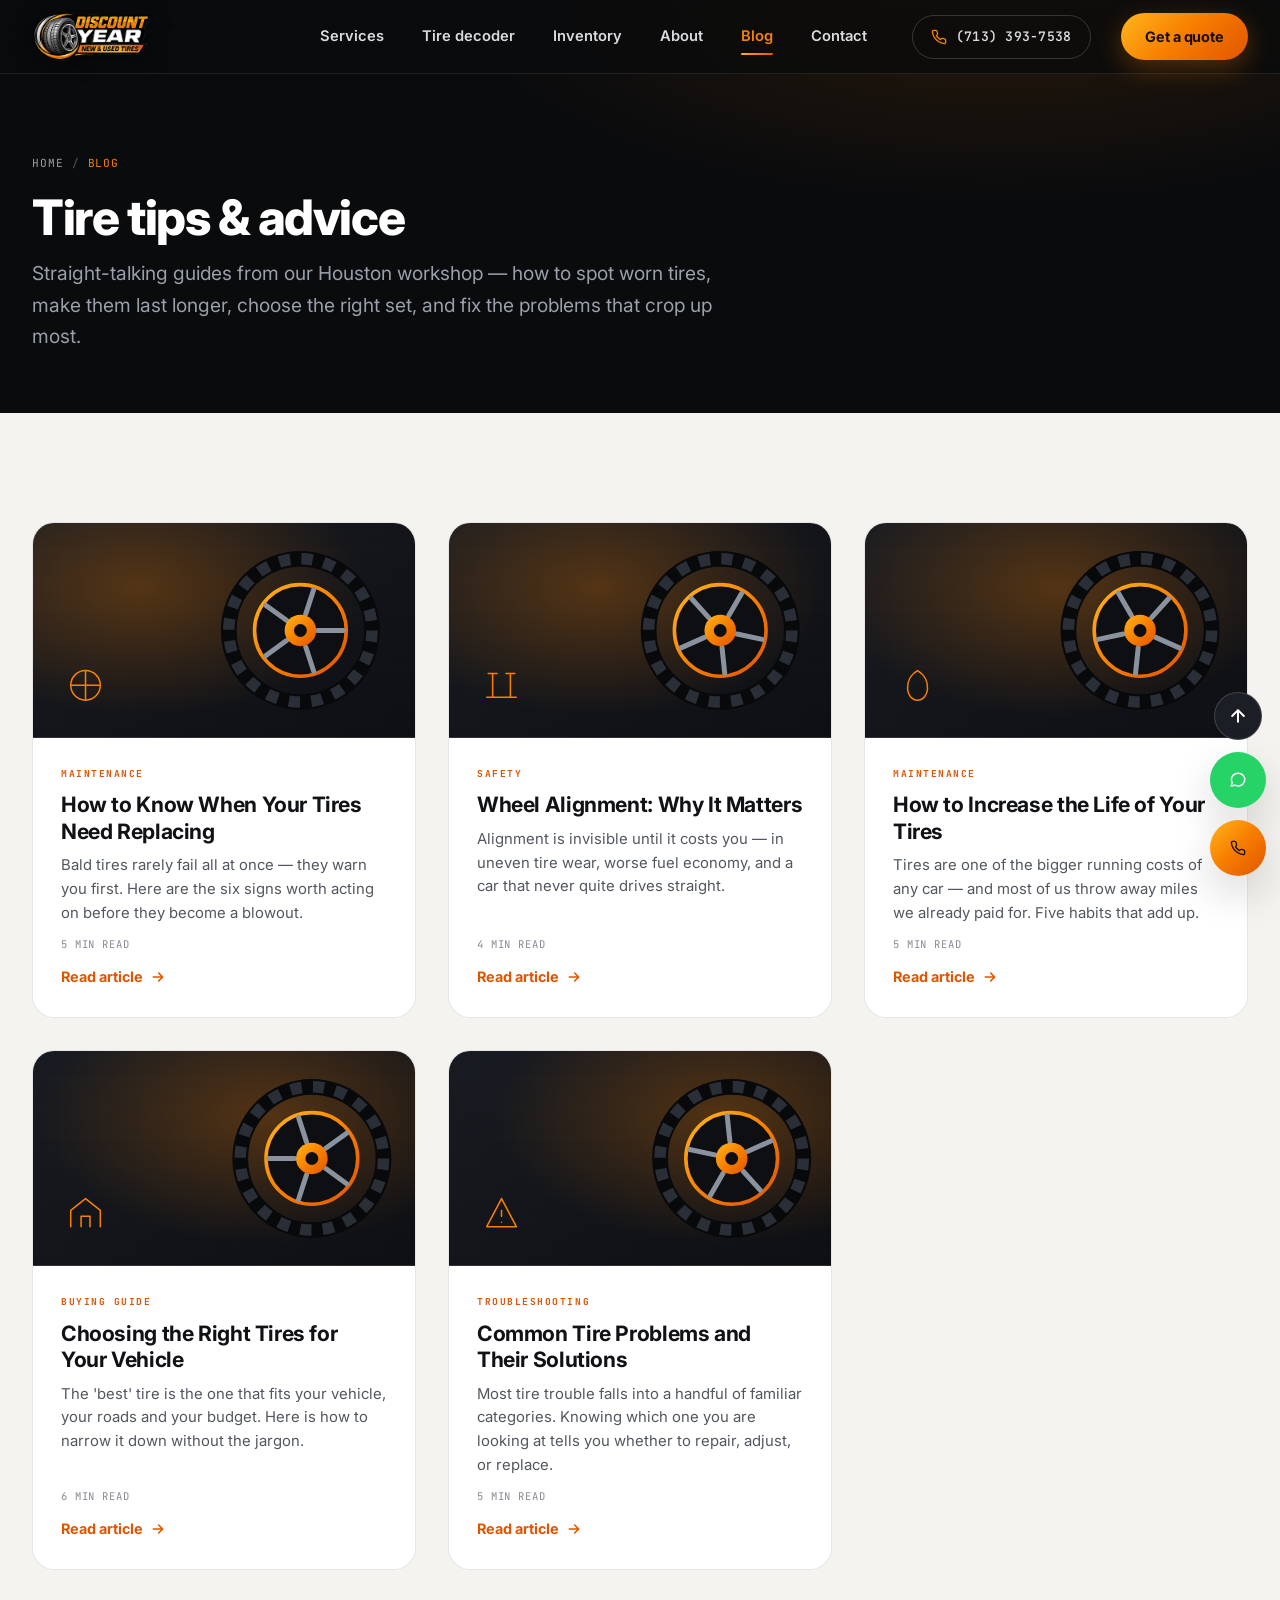
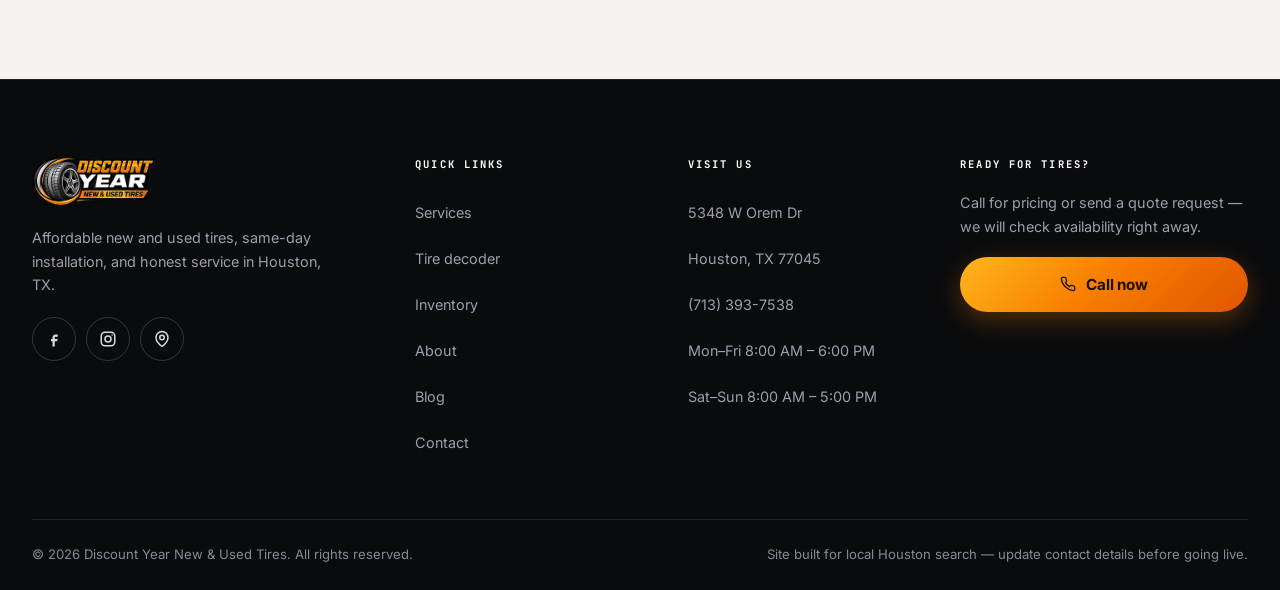
==== blog/index.html @ e11bf378 "Add files via upload" ====
<!DOCTYPE html>
<html lang="en">
<head>
<meta charset="UTF-8">
<meta name="viewport" content="width=device-width, initial-scale=1, viewport-fit=cover">
<meta name="theme-color" content="#0a0b0d">
<title>Tire Tips & Advice Blog | Discount Year New &amp; Used Tires</title>
<meta name="description" content="Practical tire advice from a Houston tire shop: when to replace tires, wheel alignment, extending tire life, choosing the right tires, and fixing common problems.">
<link rel="canonical" href="https://www.discountyeartires.com/blog/">

<link rel="icon" href="../assets/mark-32.png" sizes="32x32">
<link rel="icon" href="../assets/mark-192.png" sizes="192x192">
<link rel="apple-touch-icon" href="../assets/mark-180.png">
<link rel="manifest" href="../site.webmanifest">

<link rel="preconnect" href="https://fonts.googleapis.com">
<link rel="preconnect" href="https://fonts.gstatic.com" crossorigin>
<link rel="preload" as="style" href="https://fonts.googleapis.com/css2?family=Inter:wght@400;500;600;700;800&family=JetBrains+Mono:wght@500;600;700&display=swap">
<link rel="stylesheet" href="https://fonts.googleapis.com/css2?family=Inter:wght@400;500;600;700;800&family=JetBrains+Mono:wght@500;600;700&display=swap" media="print" onload="this.media='all'">
<noscript><link rel="stylesheet" href="https://fonts.googleapis.com/css2?family=Inter:wght@400;500;600;700;800&family=JetBrains+Mono:wght@500;600;700&display=swap"></noscript>

<link rel="preload" as="image" href="../assets/logo-600.webp" type="image/webp">
<script>
/* Loader escape hatch — ES5, isolated, so a failure in script.js can never trap
   the page behind the loading overlay. */
(function () {
  function release() {
    var b = document.body; if (!b) return;
    b.className = b.className.replace(/\bis-loading\b/g, '');
    var l = document.getElementById('loader');
    if (l && l.parentNode) l.parentNode.removeChild(l);
  }
  window.setTimeout(release, 4000);
  window.addEventListener('error', function () { window.setTimeout(release, 300); });
})();
</script>
<noscript>
  <style>
    .loader,.cursor,.cursor-shadow,.scroll-progress { display:none !important; }
    body.is-loading { overflow:visible !important; }
    .reveal { opacity:1 !important; transform:none !important; }
    .hero-copy > *,.hero-visual,.scroll-cue { opacity:1 !important; transform:none !important; animation:none !important; }
    .reveal-line > i { transform:none !important; animation:none !important; }
    .stat-num { visibility:visible; }
  </style>
</noscript>

<link rel="stylesheet" href="../styles.css">

<meta property="og:type" content="website">
<meta property="og:title" content="Tire Tips & Advice Blog | Discount Year New &amp; Used Tires">
<meta property="og:description" content="Practical tire advice from a Houston tire shop: when to replace tires, wheel alignment, extending tire life, choosing the right tires, and fixing common problems.">
<meta property="og:image" content="https://www.discountyeartires.com/assets/logo-1200.png">
<meta name="twitter:card" content="summary_large_image">
<meta name="twitter:title" content="Tire Tips & Advice Blog | Discount Year New &amp; Used Tires">
<meta name="twitter:description" content="Practical tire advice from a Houston tire shop: when to replace tires, wheel alignment, extending tire life, choosing the right tires, and fixing common problems.">
<meta name="twitter:image" content="https://www.discountyeartires.com/assets/logo-1200.png">
<meta property="og:url" content="https://www.discountyeartires.com/blog/">
<script type="application/ld+json">{"@context": "https://schema.org", "@type": "BreadcrumbList", "itemListElement": [{"@type": "ListItem", "position": 1, "name": "Home", "item": "https://www.discountyeartires.com/"}, {"@type": "ListItem", "position": 2, "name": "Blog", "item": "https://www.discountyeartires.com/blog/"}]}</script>
<script type="application/ld+json">{"@context": "https://schema.org", "@type": "ItemList", "itemListElement": [{"@type": "ListItem", "position": 1, "url": "https://www.discountyeartires.com/blog/when-to-replace-tires.html", "name": "How to Know When Your Tires Need Replacing"}, {"@type": "ListItem", "position": 2, "url": "https://www.discountyeartires.com/blog/wheel-alignment.html", "name": "Wheel Alignment: Why It Matters"}, {"@type": "ListItem", "position": 3, "url": "https://www.discountyeartires.com/blog/extend-tire-life.html", "name": "How to Increase the Life of Your Tires"}, {"@type": "ListItem", "position": 4, "url": "https://www.discountyeartires.com/blog/choose-right-tires.html", "name": "Choosing the Right Tires for Your Vehicle"}, {"@type": "ListItem", "position": 5, "url": "https://www.discountyeartires.com/blog/common-tire-problems.html", "name": "Common Tire Problems and Their Solutions"}]}</script>
</head>
<body class="is-loading page-solid-nav">
<a class="skip-link" href="#main">Skip to main content</a>
<div class="loader" id="loader" role="status" aria-live="polite">
  <div class="loader-inner">
    <div class="loader-tyre"><svg class="" viewBox="0 0 200 200" xmlns="http://www.w3.org/2000/svg" >
<defs>
<radialGradient id="rub-loader" cx="34%" cy="24%" r="82%">
  <stop offset="0%" stop-color="#6e737c"/>
  <stop offset="35%" stop-color="#474c54"/>
  <stop offset="70%" stop-color="#2b2f35"/>
  <stop offset="100%" stop-color="#1a1d21"/>
</radialGradient>
<radialGradient id="wall-loader" cx="34%" cy="26%" r="80%">
  <stop offset="0%" stop-color="#3d4046"/>
  <stop offset="55%" stop-color="#212429"/>
  <stop offset="100%" stop-color="#121418"/>
</radialGradient>
<linearGradient id="chrome-loader" x1="18%" y1="4%" x2="82%" y2="96%">
  <stop offset="0%"   stop-color="#ffffff"/>
  <stop offset="18%"  stop-color="#d8dde4"/>
  <stop offset="38%"  stop-color="#9aa2ad"/>
  <stop offset="52%"  stop-color="#e8ecf1"/>
  <stop offset="70%"  stop-color="#79818d"/>
  <stop offset="88%"  stop-color="#c2c8d1"/>
  <stop offset="100%" stop-color="#5a626d"/>
</linearGradient>
<linearGradient id="spoke-loader" x1="20%" y1="0%" x2="80%" y2="100%">
  <stop offset="0%"   stop-color="#eef1f5"/>
  <stop offset="45%"  stop-color="#aab2bd"/>
  <stop offset="100%" stop-color="#6d757f"/>
</linearGradient>
<linearGradient id="cap-loader" x1="20%" y1="0%" x2="80%" y2="100%">
  <stop offset="0%"   stop-color="#ffb61e"/>
  <stop offset="50%"  stop-color="#f88000"/>
  <stop offset="100%" stop-color="#e05500"/>
</linearGradient>
<radialGradient id="gloss-loader" cx="32%" cy="22%" r="52%">
  <stop offset="0%"   stop-color="#ffffff" stop-opacity=".30"/>
  <stop offset="60%"  stop-color="#ffffff" stop-opacity=".05"/>
  <stop offset="100%" stop-color="#ffffff" stop-opacity="0"/>
</radialGradient>
</defs>
<g class="tyre-spin">
<circle cx="100.0" cy="100.0" r="97.0" fill="#08090a"/>
<g fill="url(#rub-loader)">
<path d="M101.96 4.52A95.50 95.50 0 0 1 111.06 5.14L108.92 23.52A77.00 77.00 0 0 0 101.58 23.02Z"/>
<path d="M114.94 5.68A95.50 95.50 0 0 1 123.88 7.53L120.25 21.57A81.00 81.00 0 0 0 112.67 20.00Z"/>
<path d="M127.64 8.59A95.50 95.50 0 0 1 136.24 11.65L129.22 28.76A77.00 77.00 0 0 0 122.29 26.30Z"/>
<path d="M139.83 13.20A95.50 95.50 0 0 1 147.94 17.40L140.66 29.94A81.00 81.00 0 0 0 133.79 26.38Z"/>
<path d="M151.28 19.44A95.50 95.50 0 0 1 158.74 24.70L147.36 39.29A77.00 77.00 0 0 0 141.35 35.04Z"/>
<path d="M161.77 27.17A95.50 95.50 0 0 1 168.44 33.40L158.05 43.51A81.00 81.00 0 0 0 152.39 38.23Z"/>
<path d="M171.12 36.26A95.50 95.50 0 0 1 176.88 43.34L161.98 54.32A77.00 77.00 0 0 0 157.34 48.61Z"/>
<path d="M179.13 46.54A95.50 95.50 0 0 1 183.88 54.34L171.14 61.27A81.00 81.00 0 0 0 167.12 54.65Z"/>
<path d="M185.68 57.81A95.50 95.50 0 0 1 189.31 66.18L172.01 72.73A77.00 77.00 0 0 0 169.08 65.98Z"/>
<path d="M190.62 69.87A95.50 95.50 0 0 1 193.08 78.66L178.95 81.90A81.00 81.00 0 0 0 176.86 74.44Z"/>
<path d="M193.88 82.49A95.50 95.50 0 0 1 195.12 91.53L176.70 93.17A77.00 77.00 0 0 0 175.69 85.88Z"/>
<path d="M195.39 95.44A95.50 95.50 0 0 1 195.39 104.56L180.91 103.87A81.00 81.00 0 0 0 180.91 96.13Z"/>
<path d="M195.12 108.47A95.50 95.50 0 0 1 193.88 117.51L175.69 114.12A77.00 77.00 0 0 0 176.70 106.83Z"/>
<path d="M193.08 121.34A95.50 95.50 0 0 1 190.62 130.13L176.86 125.56A81.00 81.00 0 0 0 178.95 118.10Z"/>
<path d="M189.31 133.82A95.50 95.50 0 0 1 185.68 142.19L169.08 134.02A77.00 77.00 0 0 0 172.01 127.27Z"/>
<path d="M183.88 145.66A95.50 95.50 0 0 1 179.13 153.46L167.12 145.35A81.00 81.00 0 0 0 171.14 138.73Z"/>
<path d="M176.88 156.66A95.50 95.50 0 0 1 171.12 163.74L157.34 151.39A77.00 77.00 0 0 0 161.98 145.68Z"/>
<path d="M168.44 166.60A95.50 95.50 0 0 1 161.77 172.83L152.39 161.77A81.00 81.00 0 0 0 158.05 156.49Z"/>
<path d="M158.74 175.30A95.50 95.50 0 0 1 151.28 180.56L141.35 164.96A77.00 77.00 0 0 0 147.36 160.71Z"/>
<path d="M147.94 182.60A95.50 95.50 0 0 1 139.83 186.80L133.79 173.62A81.00 81.00 0 0 0 140.66 170.06Z"/>
<path d="M136.24 188.35A95.50 95.50 0 0 1 127.64 191.41L122.29 173.70A77.00 77.00 0 0 0 129.22 171.24Z"/>
<path d="M123.88 192.47A95.50 95.50 0 0 1 114.94 194.32L112.67 180.00A81.00 81.00 0 0 0 120.25 178.43Z"/>
<path d="M111.06 194.86A95.50 95.50 0 0 1 101.96 195.48L101.58 176.98A77.00 77.00 0 0 0 108.92 176.48Z"/>
<path d="M98.04 195.48A95.50 95.50 0 0 1 88.94 194.86L90.62 180.45A81.00 81.00 0 0 0 98.34 180.98Z"/>
<path d="M85.06 194.32A95.50 95.50 0 0 1 76.12 192.47L80.75 174.55A77.00 77.00 0 0 0 87.95 176.05Z"/>
<path d="M72.36 191.41A95.50 95.50 0 0 1 63.76 188.35L69.26 174.94A81.00 81.00 0 0 0 76.55 177.53Z"/>
<path d="M60.17 186.80A95.50 95.50 0 0 1 52.06 182.60L61.35 166.60A77.00 77.00 0 0 0 67.88 169.98Z"/>
<path d="M48.72 180.56A95.50 95.50 0 0 1 41.26 175.30L50.18 163.87A81.00 81.00 0 0 0 56.50 168.33Z"/>
<path d="M38.23 172.83A95.50 95.50 0 0 1 31.56 166.60L44.81 153.70A77.00 77.00 0 0 0 50.19 158.72Z"/>
<path d="M28.88 163.74A95.50 95.50 0 0 1 23.12 156.66L34.80 148.06A81.00 81.00 0 0 0 39.68 154.06Z"/>
<path d="M20.87 153.46A95.50 95.50 0 0 1 16.12 145.66L32.37 136.82A77.00 77.00 0 0 0 36.20 143.11Z"/>
<path d="M14.32 142.19A95.50 95.50 0 0 1 10.69 133.82L24.25 128.68A81.00 81.00 0 0 0 27.33 135.78Z"/>
<path d="M9.38 130.13A95.50 95.50 0 0 1 6.92 121.34L24.95 117.21A77.00 77.00 0 0 0 26.93 124.29Z"/>
<path d="M6.12 117.51A95.50 95.50 0 0 1 4.88 108.47L19.32 107.18A81.00 81.00 0 0 0 20.37 114.85Z"/>
<path d="M4.61 104.56A95.50 95.50 0 0 1 4.61 95.44L23.09 96.32A77.00 77.00 0 0 0 23.09 103.68Z"/>
<path d="M4.88 91.53A95.50 95.50 0 0 1 6.12 82.49L20.37 85.15A81.00 81.00 0 0 0 19.32 92.82Z"/>
<path d="M6.92 78.66A95.50 95.50 0 0 1 9.38 69.87L26.93 75.71A77.00 77.00 0 0 0 24.95 82.79Z"/>
<path d="M10.69 66.18A95.50 95.50 0 0 1 14.32 57.81L27.33 64.22A81.00 81.00 0 0 0 24.25 71.32Z"/>
<path d="M16.12 54.34A95.50 95.50 0 0 1 20.87 46.54L36.20 56.89A77.00 77.00 0 0 0 32.37 63.18Z"/>
<path d="M23.12 43.34A95.50 95.50 0 0 1 28.88 36.26L39.68 45.94A81.00 81.00 0 0 0 34.80 51.94Z"/>
<path d="M31.56 33.40A95.50 95.50 0 0 1 38.23 27.17L50.19 41.28A77.00 77.00 0 0 0 44.81 46.30Z"/>
<path d="M41.26 24.70A95.50 95.50 0 0 1 48.72 19.44L56.50 31.67A81.00 81.00 0 0 0 50.18 36.13Z"/>
<path d="M52.06 17.40A95.50 95.50 0 0 1 60.17 13.20L67.88 30.02A77.00 77.00 0 0 0 61.35 33.40Z"/>
<path d="M63.76 11.65A95.50 95.50 0 0 1 72.36 8.59L76.55 22.47A81.00 81.00 0 0 0 69.26 25.06Z"/>
<path d="M76.12 7.53A95.50 95.50 0 0 1 85.06 5.68L87.95 23.95A77.00 77.00 0 0 0 80.75 25.45Z"/>
<path d="M88.94 5.14A95.50 95.50 0 0 1 98.04 4.52L98.34 19.02A81.00 81.00 0 0 0 90.62 19.55Z"/>
</g>
<g fill="#08090a">
<path d="M106.92 2.75A97.50 97.50 0 0 1 110.63 3.08L109.81 10.54A90.00 90.00 0 0 0 106.39 10.23Z"/>
<path d="M120.10 4.59A97.50 97.50 0 0 1 123.73 5.43L121.91 12.71A90.00 90.00 0 0 0 118.55 11.93Z"/>
<path d="M132.90 8.22A97.50 97.50 0 0 1 136.39 9.54L133.59 16.50A90.00 90.00 0 0 0 130.37 15.28Z"/>
<path d="M145.09 13.55A97.50 97.50 0 0 1 148.37 15.34L144.64 21.85A90.00 90.00 0 0 0 141.62 20.20Z"/>
<path d="M156.44 20.50A97.50 97.50 0 0 1 159.44 22.72L154.87 28.66A90.00 90.00 0 0 0 152.10 26.61Z"/>
<path d="M166.74 28.93A97.50 97.50 0 0 1 169.41 31.53L164.07 36.80A90.00 90.00 0 0 0 161.61 34.39Z"/>
<path d="M175.80 38.68A97.50 97.50 0 0 1 178.09 41.62L172.08 46.11A90.00 90.00 0 0 0 169.97 43.39Z"/>
<path d="M183.44 49.57A97.50 97.50 0 0 1 185.31 52.80L178.75 56.43A90.00 90.00 0 0 0 177.03 53.45Z"/>
<path d="M189.53 61.40A97.50 97.50 0 0 1 190.94 64.85L183.95 67.56A90.00 90.00 0 0 0 182.65 64.37Z"/>
<path d="M193.96 73.95A97.50 97.50 0 0 1 194.88 77.56L187.58 79.29A90.00 90.00 0 0 0 186.73 75.96Z"/>
<path d="M196.63 86.99A97.50 97.50 0 0 1 197.05 90.69L189.59 91.41A90.00 90.00 0 0 0 189.19 87.99Z"/>
<path d="M197.50 100.27A97.50 97.50 0 0 1 197.42 103.99L189.92 103.69A90.00 90.00 0 0 0 190.00 100.25Z"/>
<path d="M196.56 113.54A97.50 97.50 0 0 1 195.97 117.22L188.58 115.90A90.00 90.00 0 0 0 189.13 112.50Z"/>
<path d="M193.81 126.56A97.50 97.50 0 0 1 192.73 130.13L185.60 127.81A90.00 90.00 0 0 0 186.60 124.52Z"/>
<path d="M189.32 139.09A97.50 97.50 0 0 1 187.76 142.47L181.01 139.21A90.00 90.00 0 0 0 182.45 136.08Z"/>
<path d="M183.17 150.89A97.50 97.50 0 0 1 181.16 154.03L174.92 149.87A90.00 90.00 0 0 0 176.77 146.97Z"/>
<path d="M175.46 161.74A97.50 97.50 0 0 1 173.05 164.58L167.43 159.61A90.00 90.00 0 0 0 169.66 156.99Z"/>
<path d="M166.35 171.44A97.50 97.50 0 0 1 163.57 173.92L158.68 168.24A90.00 90.00 0 0 0 161.25 165.94Z"/>
<path d="M156.01 179.81A97.50 97.50 0 0 1 152.92 181.89L148.85 175.59A90.00 90.00 0 0 0 151.70 173.67Z"/>
<path d="M144.62 186.69A97.50 97.50 0 0 1 141.27 188.33L138.10 181.54A90.00 90.00 0 0 0 141.19 180.02Z"/>
<path d="M132.40 191.96A97.50 97.50 0 0 1 128.86 193.13L126.64 185.97A90.00 90.00 0 0 0 129.91 184.89Z"/>
<path d="M119.58 195.51A97.50 97.50 0 0 1 115.91 196.19L114.69 188.79A90.00 90.00 0 0 0 118.07 188.17Z"/>
<path d="M106.39 197.29A97.50 97.50 0 0 1 102.66 197.46L102.46 189.97A90.00 90.00 0 0 0 105.90 189.81Z"/>
<path d="M93.08 197.25A97.50 97.50 0 0 1 89.37 196.92L90.19 189.46A90.00 90.00 0 0 0 93.61 189.77Z"/>
<path d="M79.90 195.41A97.50 97.50 0 0 1 76.27 194.57L78.09 187.29A90.00 90.00 0 0 0 81.45 188.07Z"/>
<path d="M67.10 191.78A97.50 97.50 0 0 1 63.61 190.46L66.41 183.50A90.00 90.00 0 0 0 69.63 184.72Z"/>
<path d="M54.91 186.45A97.50 97.50 0 0 1 51.63 184.66L55.36 178.15A90.00 90.00 0 0 0 58.38 179.80Z"/>
<path d="M43.56 179.50A97.50 97.50 0 0 1 40.56 177.28L45.13 171.34A90.00 90.00 0 0 0 47.90 173.39Z"/>
<path d="M33.26 171.07A97.50 97.50 0 0 1 30.59 168.47L35.93 163.20A90.00 90.00 0 0 0 38.39 165.61Z"/>
<path d="M24.20 161.32A97.50 97.50 0 0 1 21.91 158.38L27.92 153.89A90.00 90.00 0 0 0 30.03 156.61Z"/>
<path d="M16.56 150.43A97.50 97.50 0 0 1 14.69 147.20L21.25 143.57A90.00 90.00 0 0 0 22.97 146.55Z"/>
<path d="M10.47 138.60A97.50 97.50 0 0 1 9.06 135.15L16.05 132.44A90.00 90.00 0 0 0 17.35 135.63Z"/>
<path d="M6.04 126.05A97.50 97.50 0 0 1 5.12 122.44L12.42 120.71A90.00 90.00 0 0 0 13.27 124.04Z"/>
<path d="M3.37 113.01A97.50 97.50 0 0 1 2.95 109.31L10.41 108.59A90.00 90.00 0 0 0 10.81 112.01Z"/>
<path d="M2.50 99.73A97.50 97.50 0 0 1 2.58 96.01L10.08 96.31A90.00 90.00 0 0 0 10.00 99.75Z"/>
<path d="M3.44 86.46A97.50 97.50 0 0 1 4.03 82.78L11.42 84.10A90.00 90.00 0 0 0 10.87 87.50Z"/>
<path d="M6.19 73.44A97.50 97.50 0 0 1 7.27 69.87L14.40 72.19A90.00 90.00 0 0 0 13.40 75.48Z"/>
<path d="M10.68 60.91A97.50 97.50 0 0 1 12.24 57.53L18.99 60.79A90.00 90.00 0 0 0 17.55 63.92Z"/>
<path d="M16.83 49.11A97.50 97.50 0 0 1 18.84 45.97L25.08 50.13A90.00 90.00 0 0 0 23.23 53.03Z"/>
<path d="M24.54 38.26A97.50 97.50 0 0 1 26.95 35.42L32.57 40.39A90.00 90.00 0 0 0 30.34 43.01Z"/>
<path d="M33.65 28.56A97.50 97.50 0 0 1 36.43 26.08L41.32 31.76A90.00 90.00 0 0 0 38.75 34.06Z"/>
<path d="M43.99 20.19A97.50 97.50 0 0 1 47.08 18.11L51.15 24.41A90.00 90.00 0 0 0 48.30 26.33Z"/>
<path d="M55.38 13.31A97.50 97.50 0 0 1 58.73 11.67L61.90 18.46A90.00 90.00 0 0 0 58.81 19.98Z"/>
<path d="M67.60 8.04A97.50 97.50 0 0 1 71.14 6.87L73.36 14.03A90.00 90.00 0 0 0 70.09 15.11Z"/>
<path d="M80.42 4.49A97.50 97.50 0 0 1 84.09 3.81L85.31 11.21A90.00 90.00 0 0 0 81.93 11.83Z"/>
<path d="M93.61 2.71A97.50 97.50 0 0 1 97.34 2.54L97.54 10.03A90.00 90.00 0 0 0 94.10 10.19Z"/>
</g>
<circle cx="100.0" cy="100.0" r="86.5" fill="none" stroke="#08090a" stroke-width="4.2"/>
<circle cx="100.0" cy="100.0" r="90.0" fill="none" stroke="#08090a" stroke-width="2.2"/>
<circle cx="100.0" cy="100.0" r="80.0" fill="none" stroke="#08090a" stroke-width="2.2"/>
<circle cx="100.0" cy="100.0" r="76.0" fill="url(#wall-loader)"/>
<circle cx="100.0" cy="100.0" r="71.0" fill="none" stroke="#3a3e45" stroke-width="1.1" stroke-opacity=".85"/>
<circle cx="100.0" cy="100.0" r="65.0" fill="none" stroke="#0c0d10" stroke-width="2.4"/>
<circle cx="100.0" cy="100.0" r="60.5" fill="url(#chrome-loader)"/>
<circle cx="100.0" cy="100.0" r="57.0" fill="#1b1e24"/>
<circle cx="100.0" cy="100.0" r="56.0" fill="url(#chrome-loader)" opacity=".28"/>
<g fill="url(#spoke-loader)" stroke="#5c636e" stroke-width="0.7" stroke-linejoin="round">
<path d="M85.57 47.96L91.45 62.07L96.82 77.54L97.95 81.11L102.05 81.11L103.18 77.54L108.55 62.07L114.43 47.96Z"/>
<path d="M145.03 70.20L133.43 80.14L120.37 90.04L117.33 92.21L118.60 96.11L122.34 96.09L138.71 96.42L153.95 97.64Z"/>
<path d="M142.26 133.62L129.21 125.66L115.77 116.30L112.76 114.08L109.44 116.49L110.63 120.04L115.37 135.71L118.91 150.58Z"/>
<path d="M81.09 150.58L84.63 135.71L89.37 120.04L90.56 116.49L87.24 114.08L84.23 116.30L70.79 125.66L57.74 133.62Z"/>
<path d="M46.05 97.64L61.29 96.42L77.66 96.09L81.40 96.11L82.67 92.21L79.63 90.04L66.57 80.14L54.97 70.20Z"/>
</g>
<circle cx="100.0" cy="100.0" r="22.0" fill="url(#chrome-loader)"/>
<g fill="#4e555f">
<circle cx="110.29" cy="85.84" r="2.6"/>
<circle cx="116.64" cy="105.41" r="2.6"/>
<circle cx="100.00" cy="117.50" r="2.6"/>
<circle cx="83.36" cy="105.41" r="2.6"/>
<circle cx="89.71" cy="85.84" r="2.6"/>
</g>
<circle cx="100.0" cy="100.0" r="15.0" fill="url(#cap-loader)"/>
<circle cx="100.0" cy="100.0" r="11.0" fill="#0e0f12" opacity=".55"/>
</g>
<circle cx="100.0" cy="100.0" r="97.0" fill="url(#gloss-loader)" pointer-events="none"/>
<circle cx="100.0" cy="100.0" r="97.0" fill="none" stroke="#000" stroke-opacity=".5" stroke-width="1.5"/>
</svg></div>
    <div class="loader-meter">
      <div class="loader-pct mono" id="loaderPct">00<span>%</span></div>
      <div class="loader-bar"><i id="loaderBar"></i></div>
      <div class="loader-label">Discount Year Tires</div>
    </div>
  </div>
</div>
<div class="cursor-shadow" id="cursorShadow" aria-hidden="true"></div>
<div class="cursor" id="cursor" aria-hidden="true">
  <span class="cursor-ring"></span>
  <div class="cursor-tyre"><svg class="" viewBox="0 0 200 200" xmlns="http://www.w3.org/2000/svg" >
<defs>
<radialGradient id="rub-cursor" cx="34%" cy="24%" r="82%">
  <stop offset="0%" stop-color="#6e737c"/>
  <stop offset="35%" stop-color="#474c54"/>
  <stop offset="70%" stop-color="#2b2f35"/>
  <stop offset="100%" stop-color="#1a1d21"/>
</radialGradient>
<radialGradient id="wall-cursor" cx="34%" cy="26%" r="80%">
  <stop offset="0%" stop-color="#3d4046"/>
  <stop offset="55%" stop-color="#212429"/>
  <stop offset="100%" stop-color="#121418"/>
</radialGradient>
<linearGradient id="chrome-cursor" x1="18%" y1="4%" x2="82%" y2="96%">
  <stop offset="0%"   stop-color="#ffffff"/>
  <stop offset="18%"  stop-color="#d8dde4"/>
  <stop offset="38%"  stop-color="#9aa2ad"/>
  <stop offset="52%"  stop-color="#e8ecf1"/>
  <stop offset="70%"  stop-color="#79818d"/>
  <stop offset="88%"  stop-color="#c2c8d1"/>
  <stop offset="100%" stop-color="#5a626d"/>
</linearGradient>
<linearGradient id="spoke-cursor" x1="20%" y1="0%" x2="80%" y2="100%">
  <stop offset="0%"   stop-color="#eef1f5"/>
  <stop offset="45%"  stop-color="#aab2bd"/>
  <stop offset="100%" stop-color="#6d757f"/>
</linearGradient>
<linearGradient id="cap-cursor" x1="20%" y1="0%" x2="80%" y2="100%">
  <stop offset="0%"   stop-color="#ffb61e"/>
  <stop offset="50%"  stop-color="#f88000"/>
  <stop offset="100%" stop-color="#e05500"/>
</linearGradient>
<radialGradient id="gloss-cursor" cx="32%" cy="22%" r="52%">
  <stop offset="0%"   stop-color="#ffffff" stop-opacity=".30"/>
  <stop offset="60%"  stop-color="#ffffff" stop-opacity=".05"/>
  <stop offset="100%" stop-color="#ffffff" stop-opacity="0"/>
</radialGradient>
</defs>
<g class="tyre-spin">
<circle cx="100.0" cy="100.0" r="97.0" fill="#08090a"/>
<g fill="url(#rub-cursor)">
<path d="M103.64 4.57A95.50 95.50 0 0 1 117.68 6.15L114.26 24.33A77.00 77.00 0 0 0 102.94 23.06Z"/>
<path d="M124.79 7.77A95.50 95.50 0 0 1 138.12 12.44L130.74 29.40A77.00 77.00 0 0 0 119.98 25.64Z"/>
<path d="M144.69 15.60A95.50 95.50 0 0 1 156.65 23.12L145.68 38.01A77.00 77.00 0 0 0 136.03 31.95Z"/>
<path d="M162.35 27.66A95.50 95.50 0 0 1 172.34 37.65L158.33 49.73A77.00 77.00 0 0 0 150.27 41.67Z"/>
<path d="M176.88 43.35A95.50 95.50 0 0 1 184.40 55.31L168.05 63.97A77.00 77.00 0 0 0 161.99 54.32Z"/>
<path d="M187.56 61.88A95.50 95.50 0 0 1 192.23 75.21L174.36 80.02A77.00 77.00 0 0 0 170.60 69.26Z"/>
<path d="M193.85 82.32A95.50 95.50 0 0 1 195.43 96.36L176.94 97.06A77.00 77.00 0 0 0 175.67 85.74Z"/>
<path d="M195.43 103.64A95.50 95.50 0 0 1 193.85 117.68L175.67 114.26A77.00 77.00 0 0 0 176.94 102.94Z"/>
<path d="M192.23 124.79A95.50 95.50 0 0 1 187.56 138.12L170.60 130.74A77.00 77.00 0 0 0 174.36 119.98Z"/>
<path d="M184.40 144.69A95.50 95.50 0 0 1 176.88 156.65L161.99 145.68A77.00 77.00 0 0 0 168.05 136.03Z"/>
<path d="M172.34 162.35A95.50 95.50 0 0 1 162.35 172.34L150.27 158.33A77.00 77.00 0 0 0 158.33 150.27Z"/>
<path d="M156.65 176.88A95.50 95.50 0 0 1 144.69 184.40L136.03 168.05A77.00 77.00 0 0 0 145.68 161.99Z"/>
<path d="M138.12 187.56A95.50 95.50 0 0 1 124.79 192.23L119.98 174.36A77.00 77.00 0 0 0 130.74 170.60Z"/>
<path d="M117.68 193.85A95.50 95.50 0 0 1 103.64 195.43L102.94 176.94A77.00 77.00 0 0 0 114.26 175.67Z"/>
<path d="M96.36 195.43A95.50 95.50 0 0 1 82.32 193.85L85.74 175.67A77.00 77.00 0 0 0 97.06 176.94Z"/>
<path d="M75.21 192.23A95.50 95.50 0 0 1 61.88 187.56L69.26 170.60A77.00 77.00 0 0 0 80.02 174.36Z"/>
<path d="M55.31 184.40A95.50 95.50 0 0 1 43.35 176.88L54.32 161.99A77.00 77.00 0 0 0 63.97 168.05Z"/>
<path d="M37.65 172.34A95.50 95.50 0 0 1 27.66 162.35L41.67 150.27A77.00 77.00 0 0 0 49.73 158.33Z"/>
<path d="M23.12 156.65A95.50 95.50 0 0 1 15.60 144.69L31.95 136.03A77.00 77.00 0 0 0 38.01 145.68Z"/>
<path d="M12.44 138.12A95.50 95.50 0 0 1 7.77 124.79L25.64 119.98A77.00 77.00 0 0 0 29.40 130.74Z"/>
<path d="M6.15 117.68A95.50 95.50 0 0 1 4.57 103.64L23.06 102.94A77.00 77.00 0 0 0 24.33 114.26Z"/>
<path d="M4.57 96.36A95.50 95.50 0 0 1 6.15 82.32L24.33 85.74A77.00 77.00 0 0 0 23.06 97.06Z"/>
<path d="M7.77 75.21A95.50 95.50 0 0 1 12.44 61.88L29.40 69.26A77.00 77.00 0 0 0 25.64 80.02Z"/>
<path d="M15.60 55.31A95.50 95.50 0 0 1 23.12 43.35L38.01 54.32A77.00 77.00 0 0 0 31.95 63.97Z"/>
<path d="M27.66 37.65A95.50 95.50 0 0 1 37.65 27.66L49.73 41.67A77.00 77.00 0 0 0 41.67 49.73Z"/>
<path d="M43.35 23.12A95.50 95.50 0 0 1 55.31 15.60L63.97 31.95A77.00 77.00 0 0 0 54.32 38.01Z"/>
<path d="M61.88 12.44A95.50 95.50 0 0 1 75.21 7.77L80.02 25.64A77.00 77.00 0 0 0 69.26 29.40Z"/>
<path d="M82.32 6.15A95.50 95.50 0 0 1 96.36 4.57L97.06 23.06A77.00 77.00 0 0 0 85.74 24.33Z"/>
</g>
<circle cx="100.0" cy="100.0" r="86.5" fill="none" stroke="#08090a" stroke-width="3.2"/>
<circle cx="100.0" cy="100.0" r="76.0" fill="url(#wall-cursor)"/>
<circle cx="100.0" cy="100.0" r="60.5" fill="url(#chrome-cursor)"/>
<circle cx="100.0" cy="100.0" r="57.0" fill="#1b1e24"/>
<circle cx="100.0" cy="100.0" r="56.0" fill="url(#chrome-cursor)" opacity=".28"/>
<g fill="url(#spoke-cursor)" stroke="#5c636e" stroke-width="0" stroke-linejoin="round">
<path d="M84.21 48.36L90.63 62.27L96.51 77.59L97.75 81.13L102.25 81.13L103.49 77.59L109.37 62.27L115.79 48.36Z"/>
<path d="M144.23 69.03L132.99 79.43L120.24 89.76L117.25 92.03L118.64 96.31L122.39 96.39L138.78 97.25L153.99 99.06Z"/>
<path d="M143.13 132.50L129.76 125.02L115.99 116.08L112.91 113.94L109.27 116.59L110.35 120.18L114.60 136.03L117.58 151.06Z"/>
<path d="M82.42 151.06L85.40 136.03L89.65 120.18L90.73 116.59L87.09 113.94L84.01 116.08L70.24 125.02L56.87 132.50Z"/>
<path d="M46.01 99.06L61.22 97.25L77.61 96.39L81.36 96.31L82.75 92.03L79.76 89.76L67.01 79.43L55.77 69.03Z"/>
</g>
<circle cx="100.0" cy="100.0" r="22.0" fill="url(#chrome-cursor)"/>
<circle cx="100.0" cy="100.0" r="15.0" fill="url(#cap-cursor)"/>
<circle cx="100.0" cy="100.0" r="11.0" fill="#0e0f12" opacity=".55"/>
</g>
<circle cx="100.0" cy="100.0" r="97.0" fill="url(#gloss-cursor)" pointer-events="none"/>
</svg></div>
</div>
<div class="scroll-progress" id="scrollProgress" aria-hidden="true"></div>
<header class="topbar" id="topbar">
  <nav class="nav" aria-label="Main">
    <a class="brand" href="../index.html" aria-label="Discount Year New and Used Tires — home">
      <picture>
        <source srcset="../assets/logo-300.webp 300w, ../assets/logo-400.webp 400w, ../assets/logo-600.webp 600w, ../assets/logo-1200.webp 1200w"
                sizes="(max-width:680px) 190px, 300px" type="image/webp">
        <img src="../assets/logo-600.png"
             srcset="../assets/logo-300.png 300w, ../assets/logo-400.png 400w, ../assets/logo-600.png 600w, ../assets/logo-1200.png 1200w"
             sizes="(max-width:680px) 190px, 300px"
             width="600" height="249"
             alt="Discount Year New &amp; Used Tires"
             fetchpriority="high" decoding="async">
      </picture>
    </a>
    <div class="nav-links"><a href="../index.html#services">Services</a><a href="../index.html#decoder">Tire decoder</a><a href="../index.html#inventory">Inventory</a><a href="../about.html">About</a><a href="../blog/index.html" class="active">Blog</a><a href="../index.html#contact">Contact</a></div>
    <a class="nav-tel mono" href="tel:+17133937538"><svg width="16" height="16" viewBox="0 0 24 24" fill="none" stroke="currentColor" stroke-width="2" stroke-linecap="round" stroke-linejoin="round" aria-hidden="true"><path d="M22 16.9v3a2 2 0 0 1-2.2 2 19.8 19.8 0 0 1-8.6-3.1 19.5 19.5 0 0 1-6-6A19.8 19.8 0 0 1 2.1 4.2 2 2 0 0 1 4.1 2h3a2 2 0 0 1 2 1.7c.1 1 .4 1.9.7 2.8a2 2 0 0 1-.5 2.1L8.1 9.9a16 16 0 0 0 6 6l1.3-1.2a2 2 0 0 1 2.1-.5c.9.3 1.8.6 2.8.7a2 2 0 0 1 1.7 2z"/></svg><span>(713) 393-7538</span></a>
    <a class="btn btn-primary nav-cta" href="../index.html#contact" data-magnetic>Get a quote</a>
    <button class="menu-btn" id="menuBtn" type="button" aria-label="Open menu" aria-expanded="false" aria-controls="mobileNav"><span></span></button>
  </nav>
</header>

<div class="mobile-nav" id="mobileNav" aria-hidden="true">
  <a href="../index.html#services" style="--i:0">Services<span class="mono">01</span></a><a href="../index.html#decoder" style="--i:1">Tire decoder<span class="mono">02</span></a><a href="../index.html#inventory" style="--i:2">Inventory<span class="mono">03</span></a><a href="../about.html" style="--i:3">About<span class="mono">04</span></a><a href="../blog/index.html" style="--i:4">Blog<span class="mono">05</span></a><a href="../index.html#contact" style="--i:5">Contact<span class="mono">06</span></a>
  <a class="btn btn-primary btn-block" href="../index.html#contact">Get a quote</a>
</div>

<main id="main">

<section class="page-head">
  <div class="container">
    <nav class="breadcrumb" aria-label="Breadcrumb">
      <a href="../index.html">Home</a><span class="sep">/</span><span aria-current="page">Blog</span>
    </nav>
    <h1>Tire tips &amp; advice</h1>
    <p>Straight-talking guides from our Houston workshop — how to spot worn tires, make them last longer, choose the right set, and fix the problems that crop up most.</p>
  </div>
</section>

<section class="section section-light">
  <div class="container">
    <div class="blog-grid">
<a class="post-card reveal" href="when-to-replace-tires.html" style="--delay:0">
        <span class="post-thumb"><svg viewBox="0 0 800 450" preserveAspectRatio="xMidYMid slice" xmlns="http://www.w3.org/2000/svg" role="img" aria-label="Illustration">
  <defs>
  <linearGradient id="bg0" x1="0" y1="0" x2="1" y2="1">
    <stop offset="0" stop-color="#181b21"/>
    <stop offset="1" stop-color="#0e0f13"/>
  </linearGradient>
  <radialGradient id="glow0" cx="28%" cy="30%" r="60%">
    <stop offset="0" stop-color="#f88000" stop-opacity="0.28"/>
    <stop offset="1" stop-color="#f88000" stop-opacity="0"/>
  </radialGradient>
  <linearGradient id="ring0" x1="0" y1="0" x2="1" y2="1">
    <stop offset="0" stop-color="#ffb61e"/>
    <stop offset="0.5" stop-color="#f88000"/>
    <stop offset="1" stop-color="#e05500"/>
  </linearGradient>
</defs>
  <rect width="800" height="450" fill="url(#bg0)"/>
  <line x1="0" y1="0" x2="0" y2="450" stroke="#ffffff" stroke-opacity="0.03"/><line x1="60" y1="0" x2="60" y2="450" stroke="#ffffff" stroke-opacity="0.03"/><line x1="120" y1="0" x2="120" y2="450" stroke="#ffffff" stroke-opacity="0.03"/><line x1="180" y1="0" x2="180" y2="450" stroke="#ffffff" stroke-opacity="0.03"/><line x1="240" y1="0" x2="240" y2="450" stroke="#ffffff" stroke-opacity="0.03"/><line x1="300" y1="0" x2="300" y2="450" stroke="#ffffff" stroke-opacity="0.03"/><line x1="360" y1="0" x2="360" y2="450" stroke="#ffffff" stroke-opacity="0.03"/><line x1="420" y1="0" x2="420" y2="450" stroke="#ffffff" stroke-opacity="0.03"/><line x1="480" y1="0" x2="480" y2="450" stroke="#ffffff" stroke-opacity="0.03"/><line x1="540" y1="0" x2="540" y2="450" stroke="#ffffff" stroke-opacity="0.03"/><line x1="600" y1="0" x2="600" y2="450" stroke="#ffffff" stroke-opacity="0.03"/><line x1="660" y1="0" x2="660" y2="450" stroke="#ffffff" stroke-opacity="0.03"/><line x1="720" y1="0" x2="720" y2="450" stroke="#ffffff" stroke-opacity="0.03"/><line x1="780" y1="0" x2="780" y2="450" stroke="#ffffff" stroke-opacity="0.03"/><line x1="0" y1="0" x2="800" y2="0" stroke="#ffffff" stroke-opacity="0.03"/><line x1="0" y1="60" x2="800" y2="60" stroke="#ffffff" stroke-opacity="0.03"/><line x1="0" y1="120" x2="800" y2="120" stroke="#ffffff" stroke-opacity="0.03"/><line x1="0" y1="180" x2="800" y2="180" stroke="#ffffff" stroke-opacity="0.03"/><line x1="0" y1="240" x2="800" y2="240" stroke="#ffffff" stroke-opacity="0.03"/><line x1="0" y1="300" x2="800" y2="300" stroke="#ffffff" stroke-opacity="0.03"/><line x1="0" y1="360" x2="800" y2="360" stroke="#ffffff" stroke-opacity="0.03"/><line x1="0" y1="420" x2="800" y2="420" stroke="#ffffff" stroke-opacity="0.03"/>
  <rect width="800" height="450" fill="url(#glow0)"/>
  <g>
      <circle cx="560" cy="225" r="150" fill="none" stroke="#08090a" stroke-width="33.0"/>
      <circle cx="560" cy="225" r="150" fill="none" stroke="#2a2e36" stroke-width="24.0" stroke-dasharray="23.6 23.6"/>
      <circle cx="560" cy="225" r="96.0" fill="#0e0f13" stroke="url(#ring0)" stroke-width="7.5"/>
      <line x1="596.0" y1="225.0" x2="650.0" y2="225.0" stroke="#8a929e" stroke-width="10.5" stroke-linecap="round"/><line x1="571.1" y1="259.2" x2="587.8" y2="310.6" stroke="#8a929e" stroke-width="10.5" stroke-linecap="round"/><line x1="530.9" y1="246.2" x2="487.2" y2="277.9" stroke="#8a929e" stroke-width="10.5" stroke-linecap="round"/><line x1="530.9" y1="203.8" x2="487.2" y2="172.1" stroke="#8a929e" stroke-width="10.5" stroke-linecap="round"/><line x1="571.1" y1="190.8" x2="587.8" y2="139.4" stroke="#8a929e" stroke-width="10.5" stroke-linecap="round"/>
      <circle cx="560" cy="225" r="33.0" fill="url(#ring0)"/>
      <circle cx="560" cy="225" r="13.5" fill="#0e0f13"/>
    </g>
  <circle cx="110" cy="340" r="31.0" stroke="#f88000" stroke-width="3.2" fill="none" stroke-linecap="round" stroke-linejoin="round"/><path d="M79.0 340 L141.0 340 M110 309.0 L110 371.0" stroke="#f88000" stroke-width="3.2" fill="none" stroke-linecap="round" stroke-linejoin="round"/>
</svg></span>
        <span class="post-body">
          <span class="post-tag">Maintenance</span>
          <h2>How to Know When Your Tires Need Replacing</h2>
          <p>Bald tires rarely fail all at once — they warn you first. Here are the six signs worth acting on before they become a blowout.</p>
          <span class="post-meta"><span>5 min read</span></span>
          <span class="post-more">Read article <svg width="16" height="16" viewBox="0 0 24 24" fill="none" stroke="currentColor" stroke-width="2.4" stroke-linecap="round" stroke-linejoin="round" aria-hidden="true"><path d="M5 12h14M13 6l6 6-6 6"/></svg></span>
        </span>
      </a>
<a class="post-card reveal" href="wheel-alignment.html" style="--delay:1">
        <span class="post-thumb"><svg viewBox="0 0 800 450" preserveAspectRatio="xMidYMid slice" xmlns="http://www.w3.org/2000/svg" role="img" aria-label="Illustration">
  <defs>
  <linearGradient id="bg1" x1="0" y1="0" x2="1" y2="1">
    <stop offset="0" stop-color="#181b21"/>
    <stop offset="1" stop-color="#0e0f13"/>
  </linearGradient>
  <radialGradient id="glow1" cx="39%" cy="30%" r="60%">
    <stop offset="0" stop-color="#f88000" stop-opacity="0.28"/>
    <stop offset="1" stop-color="#f88000" stop-opacity="0"/>
  </radialGradient>
  <linearGradient id="ring1" x1="0" y1="0" x2="1" y2="1">
    <stop offset="0" stop-color="#ffb61e"/>
    <stop offset="0.5" stop-color="#f88000"/>
    <stop offset="1" stop-color="#e05500"/>
  </linearGradient>
</defs>
  <rect width="800" height="450" fill="url(#bg1)"/>
  <line x1="0" y1="0" x2="0" y2="450" stroke="#ffffff" stroke-opacity="0.03"/><line x1="60" y1="0" x2="60" y2="450" stroke="#ffffff" stroke-opacity="0.03"/><line x1="120" y1="0" x2="120" y2="450" stroke="#ffffff" stroke-opacity="0.03"/><line x1="180" y1="0" x2="180" y2="450" stroke="#ffffff" stroke-opacity="0.03"/><line x1="240" y1="0" x2="240" y2="450" stroke="#ffffff" stroke-opacity="0.03"/><line x1="300" y1="0" x2="300" y2="450" stroke="#ffffff" stroke-opacity="0.03"/><line x1="360" y1="0" x2="360" y2="450" stroke="#ffffff" stroke-opacity="0.03"/><line x1="420" y1="0" x2="420" y2="450" stroke="#ffffff" stroke-opacity="0.03"/><line x1="480" y1="0" x2="480" y2="450" stroke="#ffffff" stroke-opacity="0.03"/><line x1="540" y1="0" x2="540" y2="450" stroke="#ffffff" stroke-opacity="0.03"/><line x1="600" y1="0" x2="600" y2="450" stroke="#ffffff" stroke-opacity="0.03"/><line x1="660" y1="0" x2="660" y2="450" stroke="#ffffff" stroke-opacity="0.03"/><line x1="720" y1="0" x2="720" y2="450" stroke="#ffffff" stroke-opacity="0.03"/><line x1="780" y1="0" x2="780" y2="450" stroke="#ffffff" stroke-opacity="0.03"/><line x1="0" y1="0" x2="800" y2="0" stroke="#ffffff" stroke-opacity="0.03"/><line x1="0" y1="60" x2="800" y2="60" stroke="#ffffff" stroke-opacity="0.03"/><line x1="0" y1="120" x2="800" y2="120" stroke="#ffffff" stroke-opacity="0.03"/><line x1="0" y1="180" x2="800" y2="180" stroke="#ffffff" stroke-opacity="0.03"/><line x1="0" y1="240" x2="800" y2="240" stroke="#ffffff" stroke-opacity="0.03"/><line x1="0" y1="300" x2="800" y2="300" stroke="#ffffff" stroke-opacity="0.03"/><line x1="0" y1="360" x2="800" y2="360" stroke="#ffffff" stroke-opacity="0.03"/><line x1="0" y1="420" x2="800" y2="420" stroke="#ffffff" stroke-opacity="0.03"/>
  <rect width="800" height="450" fill="url(#glow1)"/>
  <g>
      <circle cx="568" cy="225" r="150" fill="none" stroke="#08090a" stroke-width="33.0"/>
      <circle cx="568" cy="225" r="150" fill="none" stroke="#2a2e36" stroke-width="24.0" stroke-dasharray="23.6 23.6"/>
      <circle cx="568" cy="225" r="96.0" fill="#0e0f13" stroke="url(#ring1)" stroke-width="7.5"/>
      <line x1="603.2" y1="232.5" x2="656.0" y2="243.7" stroke="#8a929e" stroke-width="10.5" stroke-linecap="round"/><line x1="571.8" y1="260.8" x2="577.4" y2="314.5" stroke="#8a929e" stroke-width="10.5" stroke-linecap="round"/><line x1="535.1" y1="239.6" x2="485.8" y2="261.6" stroke="#8a929e" stroke-width="10.5" stroke-linecap="round"/><line x1="543.9" y1="198.2" x2="507.8" y2="158.1" stroke="#8a929e" stroke-width="10.5" stroke-linecap="round"/><line x1="586.0" y1="193.8" x2="613.0" y2="147.1" stroke="#8a929e" stroke-width="10.5" stroke-linecap="round"/>
      <circle cx="568" cy="225" r="33.0" fill="url(#ring1)"/>
      <circle cx="568" cy="225" r="13.5" fill="#0e0f13"/>
    </g>
  <path d="M79.0 364.8 L141.0 364.8" stroke="#f88000" stroke-width="3.2" fill="none" stroke-linecap="round" stroke-linejoin="round"/><path d="M91.4 315.2 L91.4 364.8 M128.6 315.2 L128.6 364.8" stroke="#f88000" stroke-width="3.2" fill="none" stroke-linecap="round" stroke-linejoin="round"/><path d="M82.1 315.2 L100.7 315.2 M119.3 315.2 L137.9 315.2" stroke="#f88000" stroke-width="3.2" fill="none" stroke-linecap="round" stroke-linejoin="round"/>
</svg></span>
        <span class="post-body">
          <span class="post-tag">Safety</span>
          <h2>Wheel Alignment: Why It Matters</h2>
          <p>Alignment is invisible until it costs you — in uneven tire wear, worse fuel economy, and a car that never quite drives straight.</p>
          <span class="post-meta"><span>4 min read</span></span>
          <span class="post-more">Read article <svg width="16" height="16" viewBox="0 0 24 24" fill="none" stroke="currentColor" stroke-width="2.4" stroke-linecap="round" stroke-linejoin="round" aria-hidden="true"><path d="M5 12h14M13 6l6 6-6 6"/></svg></span>
        </span>
      </a>
<a class="post-card reveal" href="extend-tire-life.html" style="--delay:2">
        <span class="post-thumb"><svg viewBox="0 0 800 450" preserveAspectRatio="xMidYMid slice" xmlns="http://www.w3.org/2000/svg" role="img" aria-label="Illustration">
  <defs>
  <linearGradient id="bg2" x1="0" y1="0" x2="1" y2="1">
    <stop offset="0" stop-color="#181b21"/>
    <stop offset="1" stop-color="#0e0f13"/>
  </linearGradient>
  <radialGradient id="glow2" cx="50%" cy="30%" r="60%">
    <stop offset="0" stop-color="#f88000" stop-opacity="0.28"/>
    <stop offset="1" stop-color="#f88000" stop-opacity="0"/>
  </radialGradient>
  <linearGradient id="ring2" x1="0" y1="0" x2="1" y2="1">
    <stop offset="0" stop-color="#ffb61e"/>
    <stop offset="0.5" stop-color="#f88000"/>
    <stop offset="1" stop-color="#e05500"/>
  </linearGradient>
</defs>
  <rect width="800" height="450" fill="url(#bg2)"/>
  <line x1="0" y1="0" x2="0" y2="450" stroke="#ffffff" stroke-opacity="0.03"/><line x1="60" y1="0" x2="60" y2="450" stroke="#ffffff" stroke-opacity="0.03"/><line x1="120" y1="0" x2="120" y2="450" stroke="#ffffff" stroke-opacity="0.03"/><line x1="180" y1="0" x2="180" y2="450" stroke="#ffffff" stroke-opacity="0.03"/><line x1="240" y1="0" x2="240" y2="450" stroke="#ffffff" stroke-opacity="0.03"/><line x1="300" y1="0" x2="300" y2="450" stroke="#ffffff" stroke-opacity="0.03"/><line x1="360" y1="0" x2="360" y2="450" stroke="#ffffff" stroke-opacity="0.03"/><line x1="420" y1="0" x2="420" y2="450" stroke="#ffffff" stroke-opacity="0.03"/><line x1="480" y1="0" x2="480" y2="450" stroke="#ffffff" stroke-opacity="0.03"/><line x1="540" y1="0" x2="540" y2="450" stroke="#ffffff" stroke-opacity="0.03"/><line x1="600" y1="0" x2="600" y2="450" stroke="#ffffff" stroke-opacity="0.03"/><line x1="660" y1="0" x2="660" y2="450" stroke="#ffffff" stroke-opacity="0.03"/><line x1="720" y1="0" x2="720" y2="450" stroke="#ffffff" stroke-opacity="0.03"/><line x1="780" y1="0" x2="780" y2="450" stroke="#ffffff" stroke-opacity="0.03"/><line x1="0" y1="0" x2="800" y2="0" stroke="#ffffff" stroke-opacity="0.03"/><line x1="0" y1="60" x2="800" y2="60" stroke="#ffffff" stroke-opacity="0.03"/><line x1="0" y1="120" x2="800" y2="120" stroke="#ffffff" stroke-opacity="0.03"/><line x1="0" y1="180" x2="800" y2="180" stroke="#ffffff" stroke-opacity="0.03"/><line x1="0" y1="240" x2="800" y2="240" stroke="#ffffff" stroke-opacity="0.03"/><line x1="0" y1="300" x2="800" y2="300" stroke="#ffffff" stroke-opacity="0.03"/><line x1="0" y1="360" x2="800" y2="360" stroke="#ffffff" stroke-opacity="0.03"/><line x1="0" y1="420" x2="800" y2="420" stroke="#ffffff" stroke-opacity="0.03"/>
  <rect width="800" height="450" fill="url(#glow2)"/>
  <g>
      <circle cx="576" cy="225" r="150" fill="none" stroke="#08090a" stroke-width="33.0"/>
      <circle cx="576" cy="225" r="150" fill="none" stroke="#2a2e36" stroke-width="24.0" stroke-dasharray="23.6 23.6"/>
      <circle cx="576" cy="225" r="96.0" fill="#0e0f13" stroke="url(#ring2)" stroke-width="7.5"/>
      <line x1="608.9" y1="239.6" x2="658.2" y2="261.6" stroke="#8a929e" stroke-width="10.5" stroke-linecap="round"/><line x1="572.2" y1="260.8" x2="566.6" y2="314.5" stroke="#8a929e" stroke-width="10.5" stroke-linecap="round"/><line x1="540.8" y1="232.5" x2="488.0" y2="243.7" stroke="#8a929e" stroke-width="10.5" stroke-linecap="round"/><line x1="558.0" y1="193.8" x2="531.0" y2="147.1" stroke="#8a929e" stroke-width="10.5" stroke-linecap="round"/><line x1="600.1" y1="198.2" x2="636.2" y2="158.1" stroke="#8a929e" stroke-width="10.5" stroke-linecap="round"/>
      <circle cx="576" cy="225" r="33.0" fill="url(#ring2)"/>
      <circle cx="576" cy="225" r="13.5" fill="#0e0f13"/>
    </g>
  <path d="M110 309.0 C141.0 327.6 134.8 371.0 110 371.0 C85.2 371.0 79.0 327.6 110 309.0 Z" stroke="#f88000" stroke-width="3.2" fill="none" stroke-linecap="round" stroke-linejoin="round"/>
</svg></span>
        <span class="post-body">
          <span class="post-tag">Maintenance</span>
          <h2>How to Increase the Life of Your Tires</h2>
          <p>Tires are one of the bigger running costs of any car — and most of us throw away miles we already paid for. Five habits that add up.</p>
          <span class="post-meta"><span>5 min read</span></span>
          <span class="post-more">Read article <svg width="16" height="16" viewBox="0 0 24 24" fill="none" stroke="currentColor" stroke-width="2.4" stroke-linecap="round" stroke-linejoin="round" aria-hidden="true"><path d="M5 12h14M13 6l6 6-6 6"/></svg></span>
        </span>
      </a>
<a class="post-card reveal" href="choose-right-tires.html" style="--delay:0">
        <span class="post-thumb"><svg viewBox="0 0 800 450" preserveAspectRatio="xMidYMid slice" xmlns="http://www.w3.org/2000/svg" role="img" aria-label="Illustration">
  <defs>
  <linearGradient id="bg3" x1="0" y1="0" x2="1" y2="1">
    <stop offset="0" stop-color="#181b21"/>
    <stop offset="1" stop-color="#0e0f13"/>
  </linearGradient>
  <radialGradient id="glow3" cx="61%" cy="30%" r="60%">
    <stop offset="0" stop-color="#f88000" stop-opacity="0.28"/>
    <stop offset="1" stop-color="#f88000" stop-opacity="0"/>
  </radialGradient>
  <linearGradient id="ring3" x1="0" y1="0" x2="1" y2="1">
    <stop offset="0" stop-color="#ffb61e"/>
    <stop offset="0.5" stop-color="#f88000"/>
    <stop offset="1" stop-color="#e05500"/>
  </linearGradient>
</defs>
  <rect width="800" height="450" fill="url(#bg3)"/>
  <line x1="0" y1="0" x2="0" y2="450" stroke="#ffffff" stroke-opacity="0.03"/><line x1="60" y1="0" x2="60" y2="450" stroke="#ffffff" stroke-opacity="0.03"/><line x1="120" y1="0" x2="120" y2="450" stroke="#ffffff" stroke-opacity="0.03"/><line x1="180" y1="0" x2="180" y2="450" stroke="#ffffff" stroke-opacity="0.03"/><line x1="240" y1="0" x2="240" y2="450" stroke="#ffffff" stroke-opacity="0.03"/><line x1="300" y1="0" x2="300" y2="450" stroke="#ffffff" stroke-opacity="0.03"/><line x1="360" y1="0" x2="360" y2="450" stroke="#ffffff" stroke-opacity="0.03"/><line x1="420" y1="0" x2="420" y2="450" stroke="#ffffff" stroke-opacity="0.03"/><line x1="480" y1="0" x2="480" y2="450" stroke="#ffffff" stroke-opacity="0.03"/><line x1="540" y1="0" x2="540" y2="450" stroke="#ffffff" stroke-opacity="0.03"/><line x1="600" y1="0" x2="600" y2="450" stroke="#ffffff" stroke-opacity="0.03"/><line x1="660" y1="0" x2="660" y2="450" stroke="#ffffff" stroke-opacity="0.03"/><line x1="720" y1="0" x2="720" y2="450" stroke="#ffffff" stroke-opacity="0.03"/><line x1="780" y1="0" x2="780" y2="450" stroke="#ffffff" stroke-opacity="0.03"/><line x1="0" y1="0" x2="800" y2="0" stroke="#ffffff" stroke-opacity="0.03"/><line x1="0" y1="60" x2="800" y2="60" stroke="#ffffff" stroke-opacity="0.03"/><line x1="0" y1="120" x2="800" y2="120" stroke="#ffffff" stroke-opacity="0.03"/><line x1="0" y1="180" x2="800" y2="180" stroke="#ffffff" stroke-opacity="0.03"/><line x1="0" y1="240" x2="800" y2="240" stroke="#ffffff" stroke-opacity="0.03"/><line x1="0" y1="300" x2="800" y2="300" stroke="#ffffff" stroke-opacity="0.03"/><line x1="0" y1="360" x2="800" y2="360" stroke="#ffffff" stroke-opacity="0.03"/><line x1="0" y1="420" x2="800" y2="420" stroke="#ffffff" stroke-opacity="0.03"/>
  <rect width="800" height="450" fill="url(#glow3)"/>
  <g>
      <circle cx="584" cy="225" r="150" fill="none" stroke="#08090a" stroke-width="33.0"/>
      <circle cx="584" cy="225" r="150" fill="none" stroke="#2a2e36" stroke-width="24.0" stroke-dasharray="23.6 23.6"/>
      <circle cx="584" cy="225" r="96.0" fill="#0e0f13" stroke="url(#ring3)" stroke-width="7.5"/>
      <line x1="613.1" y1="246.2" x2="656.8" y2="277.9" stroke="#8a929e" stroke-width="10.5" stroke-linecap="round"/><line x1="572.9" y1="259.2" x2="556.2" y2="310.6" stroke="#8a929e" stroke-width="10.5" stroke-linecap="round"/><line x1="548.0" y1="225.0" x2="494.0" y2="225.0" stroke="#8a929e" stroke-width="10.5" stroke-linecap="round"/><line x1="572.9" y1="190.8" x2="556.2" y2="139.4" stroke="#8a929e" stroke-width="10.5" stroke-linecap="round"/><line x1="613.1" y1="203.8" x2="656.8" y2="172.1" stroke="#8a929e" stroke-width="10.5" stroke-linecap="round"/>
      <circle cx="584" cy="225" r="33.0" fill="url(#ring3)"/>
      <circle cx="584" cy="225" r="13.5" fill="#0e0f13"/>
    </g>
  <path d="M79.0 367.9 L79.0 333.8 L110 309.0 L141.0 333.8 L141.0 367.9" stroke="#f88000" stroke-width="3.2" fill="none" stroke-linecap="round" stroke-linejoin="round"/><path d="M100.7 367.9 L100.7 346.2 L119.3 346.2 L119.3 367.9" stroke="#f88000" stroke-width="3.2" fill="none" stroke-linecap="round" stroke-linejoin="round"/>
</svg></span>
        <span class="post-body">
          <span class="post-tag">Buying guide</span>
          <h2>Choosing the Right Tires for Your Vehicle</h2>
          <p>The 'best' tire is the one that fits your vehicle, your roads and your budget. Here is how to narrow it down without the jargon.</p>
          <span class="post-meta"><span>6 min read</span></span>
          <span class="post-more">Read article <svg width="16" height="16" viewBox="0 0 24 24" fill="none" stroke="currentColor" stroke-width="2.4" stroke-linecap="round" stroke-linejoin="round" aria-hidden="true"><path d="M5 12h14M13 6l6 6-6 6"/></svg></span>
        </span>
      </a>
<a class="post-card reveal" href="common-tire-problems.html" style="--delay:1">
        <span class="post-thumb"><svg viewBox="0 0 800 450" preserveAspectRatio="xMidYMid slice" xmlns="http://www.w3.org/2000/svg" role="img" aria-label="Illustration">
  <defs>
  <linearGradient id="bg4" x1="0" y1="0" x2="1" y2="1">
    <stop offset="0" stop-color="#181b21"/>
    <stop offset="1" stop-color="#0e0f13"/>
  </linearGradient>
  <radialGradient id="glow4" cx="72%" cy="30%" r="60%">
    <stop offset="0" stop-color="#f88000" stop-opacity="0.28"/>
    <stop offset="1" stop-color="#f88000" stop-opacity="0"/>
  </radialGradient>
  <linearGradient id="ring4" x1="0" y1="0" x2="1" y2="1">
    <stop offset="0" stop-color="#ffb61e"/>
    <stop offset="0.5" stop-color="#f88000"/>
    <stop offset="1" stop-color="#e05500"/>
  </linearGradient>
</defs>
  <rect width="800" height="450" fill="url(#bg4)"/>
  <line x1="0" y1="0" x2="0" y2="450" stroke="#ffffff" stroke-opacity="0.03"/><line x1="60" y1="0" x2="60" y2="450" stroke="#ffffff" stroke-opacity="0.03"/><line x1="120" y1="0" x2="120" y2="450" stroke="#ffffff" stroke-opacity="0.03"/><line x1="180" y1="0" x2="180" y2="450" stroke="#ffffff" stroke-opacity="0.03"/><line x1="240" y1="0" x2="240" y2="450" stroke="#ffffff" stroke-opacity="0.03"/><line x1="300" y1="0" x2="300" y2="450" stroke="#ffffff" stroke-opacity="0.03"/><line x1="360" y1="0" x2="360" y2="450" stroke="#ffffff" stroke-opacity="0.03"/><line x1="420" y1="0" x2="420" y2="450" stroke="#ffffff" stroke-opacity="0.03"/><line x1="480" y1="0" x2="480" y2="450" stroke="#ffffff" stroke-opacity="0.03"/><line x1="540" y1="0" x2="540" y2="450" stroke="#ffffff" stroke-opacity="0.03"/><line x1="600" y1="0" x2="600" y2="450" stroke="#ffffff" stroke-opacity="0.03"/><line x1="660" y1="0" x2="660" y2="450" stroke="#ffffff" stroke-opacity="0.03"/><line x1="720" y1="0" x2="720" y2="450" stroke="#ffffff" stroke-opacity="0.03"/><line x1="780" y1="0" x2="780" y2="450" stroke="#ffffff" stroke-opacity="0.03"/><line x1="0" y1="0" x2="800" y2="0" stroke="#ffffff" stroke-opacity="0.03"/><line x1="0" y1="60" x2="800" y2="60" stroke="#ffffff" stroke-opacity="0.03"/><line x1="0" y1="120" x2="800" y2="120" stroke="#ffffff" stroke-opacity="0.03"/><line x1="0" y1="180" x2="800" y2="180" stroke="#ffffff" stroke-opacity="0.03"/><line x1="0" y1="240" x2="800" y2="240" stroke="#ffffff" stroke-opacity="0.03"/><line x1="0" y1="300" x2="800" y2="300" stroke="#ffffff" stroke-opacity="0.03"/><line x1="0" y1="360" x2="800" y2="360" stroke="#ffffff" stroke-opacity="0.03"/><line x1="0" y1="420" x2="800" y2="420" stroke="#ffffff" stroke-opacity="0.03"/>
  <rect width="800" height="450" fill="url(#glow4)"/>
  <g>
      <circle cx="592" cy="225" r="150" fill="none" stroke="#08090a" stroke-width="33.0"/>
      <circle cx="592" cy="225" r="150" fill="none" stroke="#2a2e36" stroke-width="24.0" stroke-dasharray="23.6 23.6"/>
      <circle cx="592" cy="225" r="96.0" fill="#0e0f13" stroke="url(#ring4)" stroke-width="7.5"/>
      <line x1="616.1" y1="251.8" x2="652.2" y2="291.9" stroke="#8a929e" stroke-width="10.5" stroke-linecap="round"/><line x1="574.0" y1="256.2" x2="547.0" y2="302.9" stroke="#8a929e" stroke-width="10.5" stroke-linecap="round"/><line x1="556.8" y1="217.5" x2="504.0" y2="206.3" stroke="#8a929e" stroke-width="10.5" stroke-linecap="round"/><line x1="588.2" y1="189.2" x2="582.6" y2="135.5" stroke="#8a929e" stroke-width="10.5" stroke-linecap="round"/><line x1="624.9" y1="210.4" x2="674.2" y2="188.4" stroke="#8a929e" stroke-width="10.5" stroke-linecap="round"/>
      <circle cx="592" cy="225" r="33.0" fill="url(#ring4)"/>
      <circle cx="592" cy="225" r="13.5" fill="#0e0f13"/>
    </g>
  <path d="M110 309.0 L141.0 367.9 L79.0 367.9 Z" stroke="#f88000" stroke-width="3.2" fill="none" stroke-linecap="round" stroke-linejoin="round"/><path d="M110 333.8 L110 346.2" stroke="#f88000" stroke-width="3.2" fill="none" stroke-linecap="round" stroke-linejoin="round"/><circle cx="110" cy="358.6" r="1.6" fill="#f88000"/>
</svg></span>
        <span class="post-body">
          <span class="post-tag">Troubleshooting</span>
          <h2>Common Tire Problems and Their Solutions</h2>
          <p>Most tire trouble falls into a handful of familiar categories. Knowing which one you are looking at tells you whether to repair, adjust, or replace.</p>
          <span class="post-meta"><span>5 min read</span></span>
          <span class="post-more">Read article <svg width="16" height="16" viewBox="0 0 24 24" fill="none" stroke="currentColor" stroke-width="2.4" stroke-linecap="round" stroke-linejoin="round" aria-hidden="true"><path d="M5 12h14M13 6l6 6-6 6"/></svg></span>
        </span>
      </a>
    </div>
  </div>
</section>

</main>

<footer class="footer">
  <div class="container">
    <div class="footer-grid">
      <div class="footer-brand">
        <picture>
        <source srcset="../assets/logo-300.webp 300w, ../assets/logo-400.webp 400w, ../assets/logo-600.webp 600w, ../assets/logo-1200.webp 1200w"
                sizes="(max-width:680px) 190px, 300px" type="image/webp">
        <img src="../assets/logo-600.png"
             srcset="../assets/logo-300.png 300w, ../assets/logo-400.png 400w, ../assets/logo-600.png 600w, ../assets/logo-1200.png 1200w"
             sizes="(max-width:680px) 190px, 300px"
             width="600" height="249"
             alt="Discount Year New &amp; Used Tires"
             loading="lazy" decoding="async">
      </picture>
        <p>Affordable new and used tires, same-day installation, and honest service in Houston, TX.</p>
        <div class="socials">
          <a href="#" aria-label="Facebook"><svg width="18" height="18" viewBox="0 0 24 24" fill="currentColor" aria-hidden="true"><path d="M14 9h3V6h-3c-2.2 0-4 1.8-4 4v2H8v3h2v7h3v-7h3l1-3h-4v-2c0-.6.4-1 1-1z"/></svg></a>
          <a href="#" aria-label="Instagram"><svg width="18" height="18" viewBox="0 0 24 24" fill="none" stroke="currentColor" stroke-width="2" aria-hidden="true"><rect x="3" y="3" width="18" height="18" rx="5"/><circle cx="12" cy="12" r="4"/><circle cx="17.5" cy="6.5" r="1" fill="currentColor" stroke="none"/></svg></a>
          <a href="https://www.google.com/maps?q=5348+W+Orem+Dr,+Houston,+TX+77045" aria-label="Find us on Google Maps"><svg width="18" height="18" viewBox="0 0 24 24" fill="none" stroke="currentColor" stroke-width="2" stroke-linecap="round" stroke-linejoin="round" aria-hidden="true"><path d="M20 10c0 6-8 12-8 12s-8-6-8-12a8 8 0 0 1 16 0z"/><circle cx="12" cy="10" r="3"/></svg></a>
        </div>
      </div>
      <div>
        <h3>Quick links</h3>
        <ul class="footer-list"><li><a href="../index.html#services">Services</a></li><li><a href="../index.html#decoder">Tire decoder</a></li><li><a href="../index.html#inventory">Inventory</a></li><li><a href="../about.html">About</a></li><li><a href="../blog/index.html">Blog</a></li><li><a href="../index.html#contact">Contact</a></li></ul>
      </div>
      <div>
        <h3>Visit us</h3>
        <ul class="footer-list">
          <li>5348 W Orem Dr</li>
          <li>Houston, TX 77045</li>
          <li><a href="tel:+17133937538">(713) 393-7538</a></li>
          <li>Mon&ndash;Fri 8:00 AM &ndash; 6:00 PM</li>
          <li>Sat&ndash;Sun 8:00 AM &ndash; 5:00 PM</li>
        </ul>
      </div>
      <div class="footer-cta">
        <h3>Ready for tires?</h3>
        <p>Call for pricing or send a quote request — we will check availability right away.</p>
        <a class="btn btn-primary btn-block" href="tel:+17133937538" data-magnetic><svg width="16" height="16" viewBox="0 0 24 24" fill="none" stroke="currentColor" stroke-width="2" stroke-linecap="round" stroke-linejoin="round" aria-hidden="true"><path d="M22 16.9v3a2 2 0 0 1-2.2 2 19.8 19.8 0 0 1-8.6-3.1 19.5 19.5 0 0 1-6-6A19.8 19.8 0 0 1 2.1 4.2 2 2 0 0 1 4.1 2h3a2 2 0 0 1 2 1.7c.1 1 .4 1.9.7 2.8a2 2 0 0 1-.5 2.1L8.1 9.9a16 16 0 0 0 6 6l1.3-1.2a2 2 0 0 1 2.1-.5c.9.3 1.8.6 2.8.7a2 2 0 0 1 1.7 2z"/></svg> Call now</a>
      </div>
    </div>
    <div class="footer-bottom">
      <span>&copy; <span id="year"></span> Discount Year New &amp; Used Tires. All rights reserved.</span>
      <span>Site built for local Houston search &mdash; update contact details before going live.</span>
    </div>
  </div>
</footer>
<div class="floating">
  <button class="to-top" id="backToTop" type="button" aria-label="Back to top"><svg width="20" height="20" viewBox="0 0 24 24" fill="none" stroke="currentColor" stroke-width="2.4" stroke-linecap="round" stroke-linejoin="round" aria-hidden="true"><path d="M12 19V5M5 12l7-7 7 7"/></svg></button>
  <a class="fab fab-wa" href="https://wa.me/17133937538" aria-label="Message us on WhatsApp" target="_blank" rel="noopener"><svg width="18" height="18" viewBox="0 0 24 24" fill="none" stroke="currentColor" stroke-width="2" stroke-linecap="round" stroke-linejoin="round" aria-hidden="true"><path d="M21 11.5a8.4 8.4 0 0 1-9 8.4 9 9 0 0 1-4.2-1L3 20l1.2-4.5a8.4 8.4 0 0 1-1-4A8.4 8.4 0 0 1 11.6 3h.5a8.4 8.4 0 0 1 8.9 8.5z"/></svg></a>
  <a class="fab fab-call" href="tel:+17133937538" aria-label="Call the shop"><svg width="16" height="16" viewBox="0 0 24 24" fill="none" stroke="currentColor" stroke-width="2" stroke-linecap="round" stroke-linejoin="round" aria-hidden="true"><path d="M22 16.9v3a2 2 0 0 1-2.2 2 19.8 19.8 0 0 1-8.6-3.1 19.5 19.5 0 0 1-6-6A19.8 19.8 0 0 1 2.1 4.2 2 2 0 0 1 4.1 2h3a2 2 0 0 1 2 1.7c.1 1 .4 1.9.7 2.8a2 2 0 0 1-.5 2.1L8.1 9.9a16 16 0 0 0 6 6l1.3-1.2a2 2 0 0 1 2.1-.5c.9.3 1.8.6 2.8.7a2 2 0 0 1 1.7 2z"/></svg></a>
</div>

<nav class="mobile-bar" aria-label="Quick actions">
  <a href="tel:+17133937538"><svg width="16" height="16" viewBox="0 0 24 24" fill="none" stroke="currentColor" stroke-width="2" stroke-linecap="round" stroke-linejoin="round" aria-hidden="true"><path d="M22 16.9v3a2 2 0 0 1-2.2 2 19.8 19.8 0 0 1-8.6-3.1 19.5 19.5 0 0 1-6-6A19.8 19.8 0 0 1 2.1 4.2 2 2 0 0 1 4.1 2h3a2 2 0 0 1 2 1.7c.1 1 .4 1.9.7 2.8a2 2 0 0 1-.5 2.1L8.1 9.9a16 16 0 0 0 6 6l1.3-1.2a2 2 0 0 1 2.1-.5c.9.3 1.8.6 2.8.7a2 2 0 0 1 1.7 2z"/></svg><span>Call</span></a>
  <a href="sms:+17133937538"><svg width="18" height="18" viewBox="0 0 24 24" fill="none" stroke="currentColor" stroke-width="2" stroke-linecap="round" stroke-linejoin="round" aria-hidden="true"><path d="M21 11.5a8.4 8.4 0 0 1-9 8.4 9 9 0 0 1-4.2-1L3 20l1.2-4.5a8.4 8.4 0 0 1-1-4A8.4 8.4 0 0 1 11.6 3h.5a8.4 8.4 0 0 1 8.9 8.5z"/></svg><span>Text</span></a>
  <a href="https://www.google.com/maps?q=5348+W+Orem+Dr,+Houston,+TX+77045" target="_blank" rel="noopener"><svg width="18" height="18" viewBox="0 0 24 24" fill="none" stroke="currentColor" stroke-width="2" stroke-linecap="round" stroke-linejoin="round" aria-hidden="true"><path d="M20 10c0 6-8 12-8 12s-8-6-8-12a8 8 0 0 1 16 0z"/><circle cx="12" cy="10" r="3"/></svg><span>Directions</span></a>
</nav>

<script src="../script.js" defer></script>
</body>
</html>
---- styles.css ----
/* =============================================================================
   DISCOUNT YEAR NEW & USED TIRES — Design System
   -----------------------------------------------------------------------------
   Direction : "Pit-lane spec sheet" — motorsport / engineering-spec precision.
   Palette   : Sampled directly from the client's logo artwork —
               deep orange #E05500 → core orange #F88000 → gold #FFB61E,
               on the logo's near-black plate, with chrome pulled from the
               alloy rim in the mark.
   Display   : Inter (tight, heavy)
   Data face : JetBrains Mono — the "stamped sidewall code" voice
   Signature : One realistic tire, used three times — loader, hero, cursor.

   Structure
     1  Design tokens          9  Brand marquee      17  Reviews carousel
     2  Reset & base          10  Stats band         18  FAQ
     3  Typography            11  Services           19  Contact & hours
     4  Buttons               12  Tire decoder       20  Footer
     5  Loading screen        13  Inventory          21  Floating elements
     6  Custom cursor         14  Why us             22  Scroll reveal
     7  Navigation            15  Tread safety       23  Responsive
     8  Hero                  16  Financing          24  Motion preferences
   ========================================================================== */

/* =============================================================================
   1. DESIGN TOKENS
   ========================================================================== */
:root{
  /* --- surfaces: the logo's plate is almost pure black, so we go deeper ---- */
  --asphalt:      #0a0b0d;
  --asphalt-2:    #121419;
  --asphalt-3:    #1b1e25;
  --asphalt-4:    #262a33;
  --concrete:     #f5f3ef;
  --concrete-2:   #eae6de;
  --paper:        #ffffff;

  /* --- ink ---------------------------------------------------------------- */
  --ink:          #101216;
  --ink-soft:     #52575f;
  --ink-faint:    #868b93;
  --ink-dark-1:   #d9dbdf;
  --ink-dark-2:   #9aa0aa;

  /* --- brand: sampled from the logo ---------------------------------------
     The logo's orange is a GRADIENT, not a flat colour. That gradient is the
     single most recognisable thing about the mark, so it drives the palette. */
  --signal:       #f88000;   /* core orange — the dominant tone in the mark   */
  --signal-2:     #ff9414;   /* lifted mid                                    */
  --signal-glow:  #ffb61e;   /* gold highlight from the NEW & USED TIRES band */
  --signal-deep:  #e05500;   /* deep orange from the swoosh's shadow side     */
  --signal-ink:   #1a0e00;   /* text that sits ON orange                      */

  /* --- chrome: lifted from the alloy rim in the logo ----------------------
     Replaces the old steel-blue. A metallic reads far more "automotive" and
     it is already present in the artwork, so it ties the page to the mark. */
  --chrome:       #c9ced6;
  --chrome-2:     #8a929e;
  --chrome-deep:  #4a515c;

  /* --- lines -------------------------------------------------------------- */
  --line:         rgba(16,18,22,.10);
  --line-2:       rgba(16,18,22,.16);
  --line-dark:    rgba(255,255,255,.09);
  --line-dark-2:  rgba(255,255,255,.17);

  /* --- radius ------------------------------------------------------------- */
  --r-xs: 6px;
  --r-s:  10px;
  --r-m:  16px;
  --r-l:  22px;
  --r-xl: 30px;
  --r-pill: 999px;

  /* --- elevation ---------------------------------------------------------- */
  --shadow-sm:   0 6px 20px rgba(0,0,0,.10);
  --shadow-md:   0 18px 44px rgba(0,0,0,.16);
  --shadow-lg:   0 34px 80px rgba(0,0,0,.32);
  --shadow-glow: 0 12px 44px rgba(248,128,0,.32);

  /* --- brand gradients — the logo's own ramp ------------------------------ */
  --grad-signal:      linear-gradient(135deg, var(--signal-glow) 0%, var(--signal) 46%, var(--signal-deep) 100%);
  --grad-signal-flat: linear-gradient(180deg, var(--signal-glow) 0%, var(--signal) 55%, var(--signal-deep) 100%);
  --grad-signal-soft: linear-gradient(135deg, rgba(255,182,30,.15), rgba(248,128,0,.03));
  --grad-chrome:      linear-gradient(160deg, #fdfefe 0%, var(--chrome) 22%, var(--chrome-2) 52%, #e9edf2 74%, var(--chrome-deep) 100%);
  --hazard:           repeating-linear-gradient(135deg, var(--signal) 0 18px, var(--asphalt) 18px 36px);

  /* --- type --------------------------------------------------------------- */
  --font-ui:   'Inter', system-ui, -apple-system, 'Segoe UI', Roboto, Arial, sans-serif;
  --font-mono: 'JetBrains Mono', ui-monospace, SFMono-Regular, Menlo, monospace;

  /* --- fluid type scale ---------------------------------------------------
     clamp() everywhere so phones get deliberate sizes, not shrunken desktop
     ones. Min values are tuned for a 320px iPhone SE. */
  --fs-eyebrow: clamp(.62rem, .55rem + .18vw, .72rem);
  --fs-body:    clamp(.95rem, .91rem + .18vw, 1.05rem);
  --fs-lead:    clamp(1.02rem, .96rem + .32vw, 1.2rem);
  --fs-h3:      clamp(1.1rem, 1.02rem + .38vw, 1.35rem);
  --fs-h2:      clamp(1.85rem, 1.42rem + 2.05vw, 3.15rem);
  --fs-hero:    clamp(2.35rem, 1.5rem + 5.1vw, 5.1rem);
  --fs-stat:    clamp(2.1rem, 1.5rem + 2.6vw, 3.4rem);

  /* --- spacing rhythm ----------------------------------------------------- */
  --sp-section: clamp(64px, 8.5vw, 132px);
  --sp-gap:     clamp(16px, 2.2vw, 28px);

  /* --- layout ------------------------------------------------------------- */
  --container: min(1220px, 100% - clamp(32px, 7vw, 64px));
  --nav-h: 74px;

  /* --- motion ------------------------------------------------------------- */
  --ease:      cubic-bezier(.22,.61,.36,1);
  --ease-out:  cubic-bezier(.16,1,.3,1);
  --ease-spring: cubic-bezier(.34,1.56,.64,1);
  --t-fast: .18s;
  --t-med:  .34s;
  --t-slow: .62s;
}

/* =============================================================================
   2. RESET & BASE
   ========================================================================== */
*,*::before,*::after{ box-sizing:border-box; }

html{
  -webkit-text-size-adjust:100%;
  scroll-behavior:smooth;
  scroll-padding-top: calc(var(--nav-h) + 16px);
}

body{
  margin:0;
  background:var(--asphalt);
  color:var(--ink-dark-1);
  font-family:var(--font-ui);
  font-size:var(--fs-body);
  line-height:1.65;
  -webkit-font-smoothing:antialiased;
  -moz-osx-font-smoothing:grayscale;
  overflow-x:hidden;            /* belt-and-braces against horizontal scroll  */
  text-rendering:optimizeLegibility;
}

/* Deliberately NOT locking scroll here. A lock applied by a class that only
   JavaScript removes is exactly how the page became unusable on iOS with
   scripting disabled. .loader carries touch-action:none instead. */
body.nav-open{ overflow:hidden; }

img,svg,video{ display:block; max-width:100%; height:auto; }
button,input,select,textarea{ font:inherit; color:inherit; }
button{ background:none; border:0; cursor:pointer; }
a{ color:inherit; text-decoration:none; }
ul,ol{ margin:0; padding:0; list-style:none; }
h1,h2,h3,h4,p{ margin:0; }
:where(section){ position:relative; }

/* Accessible focus ring — visible, on-brand, never clipped. */
:focus-visible{
  outline:3px solid var(--signal);
  outline-offset:3px;
  border-radius:4px;
}

.skip-link{
  position:absolute; left:-9999px; top:0; z-index:2000;
  background:var(--signal); color:var(--signal-ink);
  padding:14px 22px; font-weight:700; border-radius:0 0 var(--r-s) 0;
}
.skip-link:focus{ left:0; }

.container{ width:var(--container); margin-inline:auto; }

.section{ padding-block:var(--sp-section); }
.section-dark{ background:var(--asphalt); color:var(--ink-dark-1); }
.section-light{ background:var(--concrete); color:var(--ink); }
.section-light-2{ background:var(--concrete-2); color:var(--ink); }

/* =============================================================================
   3. TYPOGRAPHY
   ========================================================================== */
.eyebrow{
  display:flex; align-items:center; gap:14px;
  font-family:var(--font-mono);
  font-size:var(--fs-eyebrow);
  font-weight:600;
  letter-spacing:.22em;
  text-transform:uppercase;
  color:var(--signal);
  margin-bottom:18px;
}
.eyebrow::before{
  content:""; width:34px; height:2px; flex:none;
  background:var(--grad-signal); border-radius:2px;
}
.section-light .eyebrow{ color:var(--signal-deep); }

.h2{
  font-size:var(--fs-h2);
  font-weight:800;
  letter-spacing:-.028em;
  line-height:1.06;
  color:var(--paper);
  text-wrap:balance;
}
.section-light .h2, .section-light-2 .h2{ color:var(--ink); }

.lead{
  font-size:var(--fs-lead);
  line-height:1.62;
  color:var(--ink-dark-2);
  max-width:56ch;
  text-wrap:pretty;
}
.section-light .lead, .section-light-2 .lead{ color:var(--ink-soft); }

.section-head{ max-width:760px; margin-bottom:clamp(36px,4.6vw,60px); }

/* The mono face carries every piece of hard data: sizes, codes, figures. */
.mono{ font-family:var(--font-mono); font-variant-numeric:tabular-nums; }

/* =============================================================================
   4. BUTTONS
   ========================================================================== */
.btn{
  --btn-bg: var(--asphalt-3);
  --btn-fg: var(--paper);
  position:relative;
  display:inline-flex; align-items:center; justify-content:center; gap:10px;
  min-height:52px;                    /* comfortably above the 44px target   */
  padding:15px 30px;
  border-radius:var(--r-pill);
  background:var(--btn-bg);
  color:var(--btn-fg);
  font-weight:700;
  font-size:.95rem;
  letter-spacing:-.008em;
  white-space:nowrap;
  overflow:hidden;
  isolation:isolate;
  transition:transform var(--t-fast) var(--ease-out),
             box-shadow var(--t-med) var(--ease),
             background-color var(--t-med) var(--ease),
             border-color var(--t-med) var(--ease);
}
.btn svg{ flex:none; }

/* Light sweep across the face on hover — one effect, used consistently. */
.btn::after{
  content:""; position:absolute; inset:0; z-index:-1;
  background:linear-gradient(100deg, transparent 20%, rgba(255,255,255,.34) 50%, transparent 80%);
  transform:translateX(-120%);
  transition:transform .62s var(--ease-out);
}
.btn:hover::after{ transform:translateX(120%); }

.btn:hover{ transform:translateY(-2px); }
.btn:active{ transform:translateY(0) scale(.985); }

.btn-primary{
  --btn-fg: var(--signal-ink);
  background:var(--grad-signal);
  box-shadow:0 8px 26px rgba(248,128,0,.30);
}
.btn-primary:hover{ box-shadow:0 14px 40px rgba(248,128,0,.44); }

.btn-ghost{
  background:transparent;
  border:1.5px solid var(--line-dark-2);
}
.btn-ghost:hover{ border-color:var(--signal); color:var(--signal); }

.section-light .btn-ghost{ border-color:var(--line-2); color:var(--ink); }
.section-light .btn-ghost:hover{ border-color:var(--signal-deep); color:var(--signal-deep); }

.btn-block{ width:100%; }

/* =============================================================================
   5. LOADING SCREEN — realistic tire, percentage, soft lighting
   ========================================================================== */
.loader{
  position:fixed; inset:0; z-index:1000;
  display:grid; place-items:center;
  background:
    radial-gradient(60% 50% at 50% 42%, rgba(248,128,0,.09), transparent 70%),
    var(--asphalt);
  transition:opacity .7s var(--ease), visibility .7s;
}
.loader.done{ opacity:0; visibility:hidden; pointer-events:none; }

.loader-inner{ display:grid; justify-items:center; gap:30px; padding:24px; }

.loader-tyre{
  position:relative;
  width:clamp(96px,20vw,132px);
  aspect-ratio:1;
}
/* Same reasoning as the hero wheel — but this one spins at 1.5s, so
   recomputing two drop-shadow filters per frame was the single most expensive
   thing on the loading screen. Static glow behind, filter off the spinner. */
.loader-tyre::before{
  content:'';
  position:absolute; inset:-18%;
  z-index:-1;
  border-radius:50%;
  background:
    radial-gradient(closest-side, rgba(248,128,0,.22), transparent 70%),
    radial-gradient(closest-side, rgba(0,0,0,.6), transparent 76%);
  filter:blur(14px);
  pointer-events:none;
}
.loader-tyre .tyre-spin{
  transform-origin:50% 50%;
  animation:tyre-roll 1.5s linear infinite;
  will-change:transform;
}

@keyframes tyre-roll{ to{ transform:rotate(360deg); } }

.loader-meter{ display:grid; justify-items:center; gap:14px; width:min(240px,60vw); }

.loader-pct{
  font-family:var(--font-mono);
  font-variant-numeric:tabular-nums;
  font-size:1.6rem; font-weight:700;
  letter-spacing:.04em;
  color:var(--paper);
}
.loader-pct span{ color:var(--signal); }

.loader-bar{
  width:100%; height:3px; border-radius:3px;
  background:rgba(255,255,255,.1); overflow:hidden;
}
.loader-bar i{
  display:block; height:100%; width:0%;
  background:var(--grad-signal);
  border-radius:3px;
  box-shadow:0 0 14px rgba(248,128,0,.7);
  transition:width .22s var(--ease-out);
}
.loader-label{
  font-family:var(--font-mono);
  font-size:.62rem; letter-spacing:.28em; text-transform:uppercase;
  color:var(--ink-dark-2);
}

/* =============================================================================
   6. CUSTOM CURSOR — desktop / fine-pointer only, enabled by JS
   -----------------------------------------------------------------------------
   Two layers: a soft shadow that trails slightly for depth, and the tire
   itself which tracks the pointer almost 1:1. All movement is transform-only
   inside a single rAF loop, so it stays pinned to the compositor at 60fps+.
   ========================================================================== */
.cursor-on, .cursor-on *{ cursor:none !important; }

.cursor{
  position:fixed; top:0; left:0;
  width:38px; height:38px;
  margin:-19px 0 0 -19px;
  pointer-events:none;
  z-index:9999;
  opacity:0;
  transition:opacity .3s var(--ease);
  will-change:transform;
}
.cursor.ready{ opacity:1; }
.cursor.hidden{ opacity:0; }

/* Soft contact shadow — sells the tire as a physical object on the page. */
.cursor-shadow{
  position:fixed; top:0; left:0;
  width:34px; height:12px;
  margin:-6px 0 0 -17px;
  border-radius:50%;
  background:radial-gradient(ellipse at center, rgba(0,0,0,.42), transparent 70%);
  pointer-events:none;
  z-index:9998;
  opacity:0;
  transition:opacity .3s var(--ease);
  will-change:transform;
  filter:blur(2px);
}
.cursor-shadow.ready{ opacity:1; }

.cursor-tyre{ width:100%; height:100%; display:block; }
.cursor-tyre .tyre-spin{ transform-origin:50% 50%; }

/* Hover ring — expands to acknowledge an interactive target. */
.cursor-ring{
  position:absolute; inset:-9px;
  border:2px solid var(--signal);
  border-radius:50%;
  opacity:0;
  transform:scale(.55);
  transition:opacity var(--t-med) var(--ease-out),
             transform var(--t-med) var(--ease-spring);
}
.cursor.on-link  .cursor-ring{ opacity:.55; transform:scale(1); }
.cursor.on-btn   .cursor-ring{ opacity:.9;  transform:scale(1.24); border-width:2.5px; }
.cursor.on-cta   .cursor-ring{
  opacity:1; transform:scale(1.46);
  box-shadow:0 0 22px rgba(248,128,0,.55), inset 0 0 14px rgba(248,128,0,.28);
}
.cursor.on-text  .cursor-ring{ opacity:0; }

/* =============================================================================
   7. NAVIGATION
   ========================================================================== */
.topbar{
  position:fixed; inset:0 0 auto; z-index:900;
  height:var(--nav-h);
  display:flex; align-items:center;
  background:transparent;
  transition:background var(--t-med) var(--ease),
             box-shadow var(--t-med) var(--ease),
             height var(--t-med) var(--ease),
             border-color var(--t-med) var(--ease);
  border-bottom:1px solid transparent;
}
.topbar.scrolled{
  height:64px;
  background:rgba(10,11,13,.82);
  backdrop-filter:blur(18px) saturate(150%);
  -webkit-backdrop-filter:blur(18px) saturate(150%);
  border-bottom-color:var(--line-dark);
  box-shadow:0 10px 40px rgba(0,0,0,.4);
}

.nav{ display:flex; align-items:center; gap:clamp(14px,2.4vw,34px); width:var(--container); margin-inline:auto; }

/* --- brand lockup: the client's real logo, never redrawn ------------------ */
.brand{ display:flex; align-items:center; flex:none; margin-right:auto; }
.brand img{
  height:clamp(38px,4.4vw,50px);
  width:auto;
  transition:height var(--t-med) var(--ease), filter var(--t-med) var(--ease);
  filter:drop-shadow(0 3px 10px rgba(0,0,0,.5));
}
.topbar.scrolled .brand img{ height:clamp(34px,3.8vw,42px); }
.brand:hover img{ filter:drop-shadow(0 4px 16px rgba(248,128,0,.4)); }

.nav-links{ display:flex; align-items:center; gap:clamp(4px,1.4vw,10px); }
.nav-links a{
  position:relative;
  padding:10px 14px;
  font-size:.92rem; font-weight:600;
  color:var(--ink-dark-1);
  border-radius:var(--r-s);
  transition:color var(--t-fast) var(--ease);
}
.nav-links a::after{
  content:""; position:absolute; left:14px; right:14px; bottom:4px;
  height:2px; border-radius:2px;
  background:var(--grad-signal);
  transform:scaleX(0); transform-origin:left;
  transition:transform var(--t-med) var(--ease-out);
}
.nav-links a:hover{ color:var(--paper); }
.nav-links a:hover::after,
.nav-links a.active::after{ transform:scaleX(1); }
.nav-links a.active{ color:var(--signal); }

.nav-tel{
  display:inline-flex; align-items:center; gap:9px;
  min-height:44px; padding:10px 18px;
  border:1px solid var(--line-dark-2);
  border-radius:var(--r-pill);
  font-family:var(--font-mono); font-size:.82rem; font-weight:600;
  letter-spacing:.02em;
  transition:border-color var(--t-med) var(--ease),
             color var(--t-med) var(--ease),
             background-color var(--t-med) var(--ease);
}
.nav-tel svg{ color:var(--signal); }
.nav-tel:hover{ border-color:var(--signal); background:rgba(248,128,0,.08); color:var(--paper); }

.nav-cta{ min-height:46px; padding:12px 24px; font-size:.9rem; }

/* --- hamburger ----------------------------------------------------------- */
.menu-btn{
  display:none;
  width:46px; height:46px;
  align-items:center; justify-content:center;
  border:1px solid var(--line-dark-2);
  border-radius:var(--r-s);
  transition:border-color var(--t-med) var(--ease), background-color var(--t-med) var(--ease);
}
.menu-btn:hover{ border-color:var(--signal); }
.menu-btn span{
  display:block; width:20px; height:2px; border-radius:2px;
  background:var(--paper);
  position:relative;
  transition:background-color .1s var(--ease);
}
.menu-btn span::before,
.menu-btn span::after{
  content:""; position:absolute; left:0; width:20px; height:2px;
  border-radius:2px; background:var(--paper);
  transition:transform var(--t-med) var(--ease-out), top var(--t-med) var(--ease-out);
}
.menu-btn span::before{ top:-6px; }
.menu-btn span::after{  top:6px; }
.menu-btn[aria-expanded="true"] span{ background:transparent; }
.menu-btn[aria-expanded="true"] span::before{ top:0; transform:rotate(45deg); }
.menu-btn[aria-expanded="true"] span::after{  top:0; transform:rotate(-45deg); }

/* --- mobile drawer ------------------------------------------------------- */
.mobile-nav{
  position:fixed; inset:var(--nav-h) 0 auto; z-index:880;
  background:rgba(10,11,13,.97);
  backdrop-filter:blur(22px);
  -webkit-backdrop-filter:blur(22px);
  border-bottom:1px solid var(--line-dark);
  padding:16px clamp(16px,5vw,28px) 30px;
  display:grid; gap:4px;
  max-height:calc(100dvh - var(--nav-h));
  overflow-y:auto;
  overscroll-behavior:contain;
  clip-path:inset(0 0 100% 0);
  transition:clip-path .48s var(--ease-out);
}
.mobile-nav.open{ clip-path:inset(0 0 0 0); }

.mobile-nav a{
  display:flex; align-items:center; justify-content:space-between;
  min-height:56px; padding:14px 6px;
  font-size:1.06rem; font-weight:600;
  color:var(--paper);
  border-bottom:1px solid var(--line-dark);
  opacity:0; transform:translateY(14px);
}
.mobile-nav.open a{
  animation:drawer-in .46s var(--ease-out) forwards;
  animation-delay:calc(var(--i,0) * .045s + .08s);
}
.mobile-nav a span{ color:var(--signal); font-family:var(--font-mono); font-size:.74rem; }

@keyframes drawer-in{ to{ opacity:1; transform:translateY(0); } }

.mobile-nav .btn{ margin-top:18px; }

/* --- scroll progress: a thin fuel-gauge along the top of the nav ---------- */
.scroll-progress{
  position:fixed; top:0; left:0; z-index:950;
  height:3px; width:100%;
  transform:scaleX(0); transform-origin:0 50%;
  background:var(--grad-signal);
  box-shadow:0 0 12px rgba(248,128,0,.65);
  pointer-events:none;
}

/* =============================================================================
   8. HERO
   ========================================================================== */
.hero{
  position:relative;
  min-height:100svh;
  display:flex; align-items:center;
  padding-top:calc(var(--nav-h) + clamp(24px,5vw,52px));
  padding-bottom:clamp(56px,8vw,92px);
  overflow:hidden;
  background:var(--asphalt);
}

/* Ambient lighting — two slow-drifting pools of brand light.
   will-change promotes this to its own layer so the drift+scale is composited
   instead of re-rasterising two full-viewport radial gradients each frame. */
.hero-glow{
  position:absolute; inset:0; pointer-events:none;
  background:
    radial-gradient(46% 46% at 74% 34%, rgba(248,128,0,.20), transparent 68%),
    radial-gradient(38% 38% at 18% 78%, rgba(255,182,30,.11), transparent 70%);
  animation:glow-drift 17s ease-in-out infinite alternate;
  will-change:transform;
}
@keyframes glow-drift{
  from{ transform:translate3d(-1.5%,-1%,0) scale(1); }
  to  { transform:translate3d(2%,1.5%,0) scale(1.07); }
}

/* Engineering grid — faint, so it reads as drafting paper, not decoration. */
.hero-grid{
  position:absolute; inset:0; pointer-events:none;
  background-image:
    linear-gradient(rgba(255,255,255,.028) 1px, transparent 1px),
    linear-gradient(90deg, rgba(255,255,255,.028) 1px, transparent 1px);
  background-size:78px 78px;
  mask-image:radial-gradient(78% 68% at 50% 46%, #000 30%, transparent 100%);
  -webkit-mask-image:radial-gradient(78% 68% at 50% 46%, #000 30%, transparent 100%);
}

/* A moving highlight sweep, like a workshop light passing over the bay.
   The gradient lives on an over-wide child that is TRANSLATED rather than
   animating background-position on the parent. Animating background-position
   repaints the full viewport every frame — measured at 6fps here; moving it to
   a composited transform took the hero to ~55fps. */
.hero-sweep{
  position:absolute; inset:0; pointer-events:none;
  overflow:hidden;
  contain:strict;
}
.hero-sweep::after{
  content:'';
  position:absolute; top:0; bottom:0; left:0;
  width:260%;
  background:linear-gradient(104deg, transparent 38%, rgba(255,255,255,.045) 50%, transparent 62%);
  transform:translate3d(-46%,0,0);
  will-change:transform;
  animation:sweep 9s ease-in-out infinite;
}
@keyframes sweep{
  0%,100%{ transform:translate3d(-46%,0,0); }
  50%    { transform:translate3d(8%,0,0); }
}

.hero-inner{
  position:relative; z-index:2;
  width:var(--container); margin-inline:auto;
  display:grid;
  grid-template-columns:minmax(0,1.06fr) minmax(0,.94fr);
  align-items:center;
  gap:clamp(32px,5vw,68px);
}

/* --- staged entrance ----------------------------------------------------- */
.hero-copy > *{
  opacity:0; transform:translateY(26px);
  animation:hero-in .95s var(--ease-out) forwards;
}
.hero-copy > *:nth-child(1){ animation-delay:.10s; }
.hero-copy > *:nth-child(2){ animation-delay:.20s; }
.hero-copy > *:nth-child(3){ animation-delay:.32s; }
.hero-copy > *:nth-child(4){ animation-delay:.44s; }
.hero-copy > *:nth-child(5){ animation-delay:.56s; }
@keyframes hero-in{ to{ opacity:1; transform:translateY(0); } }

.hero h1{
  font-size:var(--fs-hero);
  font-weight:800;
  line-height:.98;
  letter-spacing:-.038em;
  color:var(--paper);
  margin-bottom:22px;
  text-wrap:balance;
}

/* Line-by-line reveal: each line rises out from behind a mask. */
.reveal-line{ display:block; overflow:hidden; }
.reveal-line > i{
  display:block; font-style:normal;
  transform:translateY(102%);
  animation:line-up 1s var(--ease-out) forwards;
}
.reveal-line:nth-of-type(1) > i{ animation-delay:.16s; }
.reveal-line:nth-of-type(2) > i{ animation-delay:.30s; }
@keyframes line-up{ to{ transform:translateY(0); } }

/* The accent line carries the logo's own gradient. */
.hero h1 .accent{
  background:var(--grad-signal);
  -webkit-background-clip:text; background-clip:text;
  -webkit-text-fill-color:transparent; color:transparent;
}

.hero-lead{ font-size:var(--fs-lead); color:var(--ink-dark-2); max-width:50ch; margin-bottom:34px; }

.hero-actions{ display:flex; flex-wrap:wrap; gap:14px; margin-bottom:32px; }

.hero-points{ display:flex; flex-wrap:wrap; gap:10px 26px; }
.hero-points li{
  display:flex; align-items:center; gap:9px;
  font-size:.9rem; font-weight:600; color:var(--ink-dark-1);
}
.hero-points svg{ color:var(--signal); flex:none; }

/* --- hero tire ----------------------------------------------------------- */
.hero-visual{
  position:relative;
  display:grid; place-items:center;
  /* width:100% is load-bearing. Without it the element shrink-wraps to its
     content while the tire inside is sized at 100% of the element — each
     waits on the other and the whole visual collapses to 0x0. */
  width:100%;
  aspect-ratio:1;
  max-width:min(560px,100%);
  margin-inline:auto;
  opacity:0;
  animation:visual-in 1.25s var(--ease-out) .28s forwards;
}
@keyframes visual-in{ from{ opacity:0; transform:scale(.9); } to{ opacity:1; transform:scale(1); } }

/* Halo behind the tire — soft, warm, pulsing very slowly. */
.hero-visual::before{
  content:""; position:absolute; inset:6%;
  border-radius:50%;
  background:radial-gradient(circle, rgba(248,128,0,.34), rgba(248,128,0,.06) 55%, transparent 72%);
  filter:blur(26px);
  animation:halo 6.5s ease-in-out infinite alternate;
}
@keyframes halo{ from{ transform:scale(.94); opacity:.75; } to{ transform:scale(1.06); opacity:1; } }

.hero-tyre{
  position:relative; z-index:2;
  width:100%; height:auto;
}
/* The shadow is a STATIC element behind the wheel rather than a drop-shadow()
   filter on the parent. A filter on the parent of a rotating child has to be
   recomputed every single frame — and because the wheel is radially symmetric
   its shadow never actually changes, so the recomputation bought nothing. */
.hero-tyre::before{
  content:'';
  position:absolute; z-index:-1;
  left:50%; top:56%;
  width:92%; aspect-ratio:1/.42;
  transform:translate(-50%,-50%);
  background:radial-gradient(closest-side, rgba(0,0,0,.62), transparent 72%);
  filter:blur(18px);
  pointer-events:none;
}
.hero-tyre .tyre-spin{
  transform-origin:50% 50%;
  animation:tyre-roll 26s linear infinite;
  will-change:transform;
}

/* Floating spec chips — real information, not ornament. */
.chip{
  position:absolute; z-index:3;
  display:inline-flex; align-items:center; gap:9px;
  padding:11px 17px;
  border-radius:var(--r-pill);
  background:rgba(18,20,25,.86);
  backdrop-filter:blur(12px);
  -webkit-backdrop-filter:blur(12px);
  border:1px solid var(--line-dark-2);
  box-shadow:var(--shadow-md);
  font-family:var(--font-mono);
  font-size:.7rem; font-weight:600; letter-spacing:.1em;
  text-transform:uppercase; color:var(--paper);
  white-space:nowrap;
  animation:float 7s ease-in-out infinite;
}
.chip::before{
  content:""; width:7px; height:7px; border-radius:50%;
  background:var(--signal); box-shadow:0 0 10px var(--signal); flex:none;
}
.chip-1{ top:6%;  left:-4%;  animation-delay:0s;   }
.chip-2{ top:56%; right:-6%; animation-delay:1.4s; }
.chip-3{ bottom:4%; left:8%; animation-delay:2.6s; }
@keyframes float{ 0%,100%{ transform:translateY(0); } 50%{ transform:translateY(-13px); } }

/* --- scroll cue ---------------------------------------------------------- */
.scroll-cue{
  position:absolute; left:50%; bottom:26px; z-index:3;
  transform:translateX(-50%);
  display:grid; justify-items:center; gap:9px;
  font-family:var(--font-mono); font-size:.6rem;
  letter-spacing:.28em; text-transform:uppercase; color:var(--ink-dark-2);
  opacity:0; animation:hero-in .9s var(--ease-out) 1.15s forwards;
}
.scroll-cue i{
  width:22px; height:34px; border:2px solid var(--line-dark-2);
  border-radius:var(--r-pill); position:relative;
}
.scroll-cue i::after{
  content:""; position:absolute; left:50%; top:7px;
  width:3px; height:7px; margin-left:-1.5px; border-radius:2px;
  background:var(--signal);
  animation:cue 1.9s var(--ease) infinite;
}
@keyframes cue{ 0%{ opacity:0; transform:translateY(0); } 40%{ opacity:1; } 80%,100%{ opacity:0; transform:translateY(11px); } }

/* Hazard stripe — a workshop cue, and the section divider. */
.hazard{ height:8px; background:var(--hazard); }

/* =============================================================================
   9. BRAND MARQUEE
   ========================================================================== */
.marquee{
  border-block:1px solid var(--line-dark);
  background:var(--asphalt-2);
  padding-block:22px;
  overflow:hidden;
  mask-image:linear-gradient(90deg, transparent, #000 9%, #000 91%, transparent);
  -webkit-mask-image:linear-gradient(90deg, transparent, #000 9%, #000 91%, transparent);
}
.marquee-track{
  display:flex; align-items:center; gap:clamp(34px,5vw,68px);
  width:max-content;
  animation:marquee 42s linear infinite;
}
.marquee:hover .marquee-track{ animation-play-state:paused; }
.marquee span{
  font-family:var(--font-mono);
  font-size:clamp(.82rem,1.5vw,1.02rem);
  font-weight:700; letter-spacing:.14em; text-transform:uppercase;
  color:var(--chrome-2);
  transition:color var(--t-med) var(--ease);
  white-space:nowrap;
}
.marquee span:hover{ color:var(--signal); }
@keyframes marquee{ to{ transform:translateX(-50%); } }

/* =============================================================================
   10. STATS BAND
   ========================================================================== */
.stats{
  background:var(--grad-signal-flat);
  color:var(--signal-ink);
  padding-block:clamp(38px,5vw,58px);
  position:relative; overflow:hidden;
}
.stats::before{
  content:""; position:absolute; inset:0;
  background:radial-gradient(60% 100% at 50% 0%, rgba(255,255,255,.22), transparent 70%);
  pointer-events:none;
}
.stats-grid{
  position:relative;
  width:var(--container); margin-inline:auto;
  display:grid; grid-template-columns:repeat(4,1fr);
  gap:clamp(16px,3vw,30px);
  text-align:center;
}
.stat{ position:relative; }
.stat + .stat::before{
  content:""; position:absolute; left:calc(-1 * clamp(8px,1.5vw,15px)); top:14%; bottom:14%;
  width:1px; background:rgba(26,14,0,.20);
}
.stat-num{
  font-family:var(--font-ui);
  font-size:var(--fs-stat); font-weight:800; letter-spacing:-.035em;
  line-height:1; font-variant-numeric:tabular-nums;
}
.stat-label{
  margin-top:9px;
  font-family:var(--font-mono);
  font-size:clamp(.58rem,1.1vw,.68rem);
  font-weight:600; letter-spacing:.16em; text-transform:uppercase;
  /* Solid rather than a faded ink: at 72% opacity this dropped to 3.46:1
     against the deep end of the gradient, under the 4.5:1 AA floor for small
     text. Hierarchy is carried by the mono face and letter-spacing instead. */
  color:var(--signal-ink);
}

/* =============================================================================
   11. SERVICES
   ========================================================================== */
.cards{
  display:grid;
  grid-template-columns:repeat(auto-fit, minmax(min(100%,280px), 1fr));
  gap:var(--sp-gap);
}

.card{
  position:relative;
  padding:clamp(24px,3vw,34px);
  border-radius:var(--r-l);
  background:var(--paper);
  border:1px solid var(--line);
  overflow:hidden;
  transition:transform var(--t-med) var(--ease-out),
             box-shadow var(--t-med) var(--ease),
             border-color var(--t-med) var(--ease);
}
/* Gradient hairline that lights up on hover. */
.card::before{
  content:""; position:absolute; inset:0; border-radius:inherit; padding:1px;
  background:var(--grad-signal);
  -webkit-mask:linear-gradient(#000 0 0) content-box, linear-gradient(#000 0 0);
  -webkit-mask-composite:xor; mask-composite:exclude;
  opacity:0; transition:opacity var(--t-med) var(--ease);
  pointer-events:none;
}
.card:hover{ transform:translateY(-6px); box-shadow:var(--shadow-md); }
.card:hover::before{ opacity:1; }

.card-num{
  position:absolute; top:20px; right:24px;
  font-family:var(--font-mono); font-size:.72rem; font-weight:700;
  letter-spacing:.1em; color:var(--line-2);
  transition:color var(--t-med) var(--ease);
}
.card:hover .card-num{ color:var(--signal); }

.card-icon{
  width:52px; height:52px; border-radius:var(--r-m);
  display:grid; place-items:center;
  background:var(--grad-signal-soft);
  border:1px solid rgba(248,128,0,.2);
  color:var(--signal-deep);
  margin-bottom:20px;
  transition:transform var(--t-med) var(--ease-spring), background var(--t-med) var(--ease);
}
.card:hover .card-icon{ transform:scale(1.08) rotate(-6deg); }

.card h3{ font-size:var(--fs-h3); font-weight:700; letter-spacing:-.018em; color:var(--ink); margin-bottom:9px; }
.card p{ color:var(--ink-soft); font-size:.94rem; line-height:1.62; }

/* =============================================================================
   12. TIRE DECODER — the signature functional tool
   ========================================================================== */
.decoder-wrap{
  display:grid; grid-template-columns:minmax(0,1fr) minmax(0,.82fr);
  gap:clamp(28px,4vw,56px); align-items:start;
}

.decoder-panel{
  background:var(--asphalt-2);
  border:1px solid var(--line-dark);
  border-radius:var(--r-xl);
  padding:clamp(24px,3.4vw,40px);
  box-shadow:var(--shadow-lg);
}

.decoder-form{ display:flex; gap:12px; flex-wrap:wrap; margin-bottom:8px; }
.decoder-form label{ flex:1 1 220px; display:grid; gap:9px; }
.decoder-form .lbl{
  font-family:var(--font-mono); font-size:.64rem; font-weight:600;
  letter-spacing:.2em; text-transform:uppercase; color:var(--ink-dark-2);
}

.input{
  width:100%; min-height:54px;
  padding:14px 18px;
  background:var(--asphalt);
  border:1.5px solid var(--line-dark-2);
  border-radius:var(--r-s);
  color:var(--paper);
  font-family:var(--font-mono); font-size:1rem; letter-spacing:.06em;
  transition:border-color var(--t-med) var(--ease), box-shadow var(--t-med) var(--ease);
}
.input::placeholder{ color:#5d626b; letter-spacing:.04em; }
.input:focus{
  outline:none; border-color:var(--signal);
  box-shadow:0 0 0 4px rgba(248,128,0,.16);
}

.decoder-error{
  min-height:22px; margin-top:12px;
  font-size:.85rem; color:#ff8a7a;
}
.decoder-error:empty{ min-height:0; }

.decoder-results{ margin-top:26px; display:grid; gap:2px; }
.res-row{
  display:flex; justify-content:space-between; align-items:baseline; gap:16px;
  padding:14px 0;
  border-bottom:1px solid var(--line-dark);
  opacity:0; transform:translateY(10px);
}
.decoder-results.show .res-row{ animation:res-in .5s var(--ease-out) forwards; }
.decoder-results.show .res-row:nth-child(1){ animation-delay:.04s; }
.decoder-results.show .res-row:nth-child(2){ animation-delay:.10s; }
.decoder-results.show .res-row:nth-child(3){ animation-delay:.16s; }
.decoder-results.show .res-row:nth-child(4){ animation-delay:.22s; }
.decoder-results.show .res-row:nth-child(5){ animation-delay:.28s; }
.decoder-results.show .res-row:nth-child(6){ animation-delay:.34s; }
@keyframes res-in{ to{ opacity:1; transform:translateY(0); } }

.res-key{
  font-family:var(--font-mono); font-size:.66rem; font-weight:600;
  letter-spacing:.18em; text-transform:uppercase; color:var(--ink-dark-2);
}
.res-val{ font-weight:700; color:var(--paper); text-align:right; font-size:.98rem; }
.res-val b{ color:var(--signal); }

/* --- the annotated diagram ----------------------------------------------- */
.diagram{ display:grid; place-items:center; gap:18px; }
.diagram svg{ width:100%; max-width:400px; height:auto; }
.diag-wheel{ transform-origin:50% 50%; transition:transform 1.1s var(--ease-out); }
.decoded .diag-wheel{ transform:rotate(360deg); }
.diag-lbl{
  font-family:var(--font-mono); font-size:11px; font-weight:600;
  letter-spacing:.06em; fill:var(--signal);
}
.diag-tick{ stroke:var(--chrome-2); stroke-width:1; stroke-dasharray:3 3; }
.diagram figcaption{
  font-family:var(--font-mono); font-size:.64rem; letter-spacing:.16em;
  text-transform:uppercase; color:var(--ink-dark-2); text-align:center;
}

/* =============================================================================
   13. INVENTORY
   ========================================================================== */
.inv-grid{
  display:grid;
  grid-template-columns:repeat(auto-fit, minmax(min(100%,240px), 1fr));
  gap:var(--sp-gap);
}
.inv-card{
  position:relative;
  padding:clamp(24px,3vw,32px);
  border-radius:var(--r-l);
  background:var(--asphalt-2);
  border:1px solid var(--line-dark);
  overflow:hidden;
  transition:transform var(--t-med) var(--ease-out),
             border-color var(--t-med) var(--ease),
             background-color var(--t-med) var(--ease);
}
.inv-card::after{
  content:""; position:absolute; inset:auto auto -40% -20%;
  width:180px; height:180px; border-radius:50%;
  background:radial-gradient(circle, rgba(248,128,0,.16), transparent 70%);
  opacity:0; transition:opacity var(--t-med) var(--ease);
}
.inv-card:hover{ transform:translateY(-5px); border-color:rgba(248,128,0,.36); background:var(--asphalt-3); }
.inv-card:hover::after{ opacity:1; }

.inv-tag{
  display:inline-block; margin-bottom:16px;
  padding:6px 13px; border-radius:var(--r-pill);
  background:rgba(248,128,0,.12);
  border:1px solid rgba(248,128,0,.28);
  font-family:var(--font-mono); font-size:.62rem; font-weight:700;
  letter-spacing:.16em; text-transform:uppercase; color:var(--signal-glow);
}
.inv-card h3{ font-size:var(--fs-h3); font-weight:700; color:var(--paper); margin-bottom:10px; letter-spacing:-.018em; }
.inv-card p{ color:var(--ink-dark-2); font-size:.93rem; }
.inv-card ul{ margin-top:16px; display:grid; gap:9px; }
.inv-card li{
  display:flex; gap:10px; align-items:flex-start;
  font-size:.88rem; color:var(--ink-dark-1);
}
.inv-card li svg{ color:var(--signal); flex:none; margin-top:3px; }

/* =============================================================================
   14. WHY US
   ========================================================================== */
.why-grid{
  display:grid;
  grid-template-columns:repeat(auto-fit, minmax(min(100%,250px), 1fr));
  gap:clamp(24px,3.4vw,44px);
}
.why-item{ display:grid; gap:14px; }
.why-num{
  font-family:var(--font-mono); font-size:.72rem; font-weight:700;
  letter-spacing:.18em; color:var(--signal-deep);
  padding-bottom:12px; border-bottom:2px solid var(--line-2);
  transition:border-color var(--t-med) var(--ease);
}
.why-item:hover .why-num{ border-color:var(--signal); }
.why-item h3{ font-size:var(--fs-h3); font-weight:700; color:var(--ink); letter-spacing:-.018em; }
.why-item p{ color:var(--ink-soft); font-size:.94rem; }

/* =============================================================================
   15. TREAD SAFETY
   ========================================================================== */
.tread-wrap{
  display:grid; grid-template-columns:minmax(0,.9fr) minmax(0,1.1fr);
  gap:clamp(28px,4.4vw,60px); align-items:center;
}
.tread-visual{
  background:var(--asphalt-2);
  border:1px solid var(--line-dark);
  border-radius:var(--r-xl);
  padding:clamp(24px,3.4vw,40px);
  display:grid; place-items:center;
}
.tread-visual svg{ width:100%; max-width:300px; }
.tread-steps{ display:grid; gap:clamp(18px,2.4vw,26px); }
.tread-step{ display:flex; gap:18px; align-items:flex-start; }
.tread-step .n{
  width:38px; height:38px; flex:none; border-radius:50%;
  display:grid; place-items:center;
  background:var(--grad-signal); color:var(--signal-ink);
  font-family:var(--font-mono); font-size:.8rem; font-weight:700;
  box-shadow:0 5px 16px rgba(248,128,0,.34);
}
.tread-step h3{ font-size:1.02rem; font-weight:700; color:var(--paper); margin-bottom:5px; }
.tread-step p{ color:var(--ink-dark-2); font-size:.92rem; }

/* =============================================================================
   16. FINANCING
   ========================================================================== */
.fin-grid{
  display:grid; grid-template-columns:repeat(auto-fit, minmax(min(100%,260px),1fr));
  gap:var(--sp-gap);
}
.fin-card{
  padding:clamp(24px,3vw,34px);
  border-radius:var(--r-l);
  background:var(--paper);
  border:1px solid var(--line);
  transition:transform var(--t-med) var(--ease-out), box-shadow var(--t-med) var(--ease);
}
.fin-card:hover{ transform:translateY(-5px); box-shadow:var(--shadow-md); }
.fin-card .card-icon{ background:var(--grad-signal-soft); }
.fin-card h3{ font-size:var(--fs-h3); font-weight:700; color:var(--ink); margin-bottom:9px; letter-spacing:-.018em; }
.fin-card p{ color:var(--ink-soft); font-size:.94rem; }

/* =============================================================================
   17. REVIEWS CAROUSEL
   ========================================================================== */
.carousel{ position:relative; }
.carousel-viewport{ overflow:hidden; padding:6px; margin:-6px; }
.carousel-track{
  display:flex; gap:var(--sp-gap);
  transition:transform .62s var(--ease-out);
  will-change:transform;
}
.review{
  flex:0 0 auto;
  padding:clamp(26px,3.2vw,36px);
  border-radius:var(--r-l);
  background:var(--paper);
  border:1px solid var(--line);
  display:grid; gap:16px; align-content:start;
  transition:box-shadow var(--t-med) var(--ease), transform var(--t-med) var(--ease-out);
}
.review:hover{ box-shadow:var(--shadow-md); transform:translateY(-4px); }
.review-stars{ display:flex; gap:3px; color:var(--signal); }
.review p{ color:var(--ink-soft); font-size:.97rem; line-height:1.68; }
.review footer{ display:flex; align-items:center; gap:13px; margin-top:2px; }
.review-avatar{
  width:42px; height:42px; border-radius:50%; flex:none;
  display:grid; place-items:center;
  background:var(--grad-signal); color:var(--signal-ink);
  font-weight:800; font-size:.95rem;
}
.review-name{ font-weight:700; color:var(--ink); font-size:.94rem; }
.review-meta{ font-family:var(--font-mono); font-size:.68rem; letter-spacing:.1em; color:var(--ink-faint); text-transform:uppercase; }

.carousel-nav{ display:flex; align-items:center; justify-content:center; gap:18px; margin-top:clamp(26px,3.4vw,38px); }
.car-btn{
  width:50px; height:50px; border-radius:50%;
  display:grid; place-items:center;
  border:1.5px solid var(--line-2); color:var(--ink);
  transition:background-color var(--t-med) var(--ease), border-color var(--t-med) var(--ease),
             color var(--t-med) var(--ease), transform var(--t-fast) var(--ease-out);
}
.car-btn:hover{ background:var(--signal); border-color:var(--signal); color:var(--signal-ink); transform:scale(1.07); }
.car-btn:active{ transform:scale(.96); }
.car-dots{ display:flex; gap:9px; }
/* .car-dot styling lives in section 25 — it owns both the visible dot and the
   44px hit area, so defining width here would fight it on specificity. */

.reviews-note{
  margin-top:22px; text-align:center;
  font-family:var(--font-mono); font-size:.66rem; letter-spacing:.12em;
  text-transform:uppercase; color:var(--ink-faint);
}

/* =============================================================================
   18. FAQ
   ========================================================================== */
.faq{ max-width:840px; margin-inline:auto; display:grid; gap:12px; }
.faq-item{
  border:1px solid var(--line-dark);
  border-radius:var(--r-m);
  background:var(--asphalt-2);
  overflow:hidden;
  transition:border-color var(--t-med) var(--ease), background-color var(--t-med) var(--ease);
}
.faq-item[data-open="true"]{ border-color:rgba(248,128,0,.4); background:var(--asphalt-3); }

.faq-q{
  width:100%; min-height:64px;
  display:flex; align-items:center; justify-content:space-between; gap:20px;
  padding:20px clamp(18px,2.4vw,26px);
  text-align:left; font-size:1rem; font-weight:600; color:var(--paper);
  transition:color var(--t-fast) var(--ease);
}
.faq-q:hover{ color:var(--signal); }

.plus{ position:relative; width:18px; height:18px; flex:none; }
.plus::before,.plus::after{
  content:""; position:absolute; left:50%; top:50%;
  background:var(--signal); border-radius:2px;
  transition:transform var(--t-med) var(--ease-spring);
}
.plus::before{ width:16px; height:2px; margin:-1px 0 0 -8px; }
.plus::after{  width:2px; height:16px; margin:-8px 0 0 -1px; }
.faq-item[data-open="true"] .plus::after{ transform:rotate(90deg) scaleX(0); }

/* Open/closed mechanics live in section 26 — see the note there on why a
   max-height transition is used rather than the 0fr/1fr grid technique. */
.faq-a > div{ overflow:hidden; }
.faq-a p{
  padding:0 clamp(18px,2.4vw,26px) 22px;
  color:var(--ink-dark-2); font-size:.95rem; line-height:1.68;
}

/* =============================================================================
   19. CONTACT & HOURS
   ========================================================================== */
.contact-grid{
  display:grid; grid-template-columns:minmax(0,1fr) minmax(0,1fr);
  gap:clamp(28px,4vw,56px); align-items:start;
}
.contact-block + .contact-block{ margin-top:clamp(26px,3.4vw,38px); }

.detail{ display:flex; gap:16px; align-items:flex-start; padding:16px 0; border-bottom:1px solid var(--line-dark); }
.detail-icon{
  width:44px; height:44px; flex:none; border-radius:var(--r-s);
  display:grid; place-items:center;
  background:rgba(248,128,0,.1); border:1px solid rgba(248,128,0,.24);
  color:var(--signal);
}
.detail-k{
  font-family:var(--font-mono); font-size:.62rem; font-weight:600;
  letter-spacing:.2em; text-transform:uppercase; color:var(--ink-dark-2); margin-bottom:4px;
}
.detail-v{ color:var(--paper); font-weight:600; }
.detail-v a:hover{ color:var(--signal); }

.hours-table{ margin-top:14px; border:1px solid var(--line-dark); border-radius:var(--r-m); overflow:hidden; }
.hours-row{
  display:flex; justify-content:space-between; gap:16px;
  padding:13px 18px;
  font-size:.9rem;
  border-bottom:1px solid var(--line-dark);
  transition:background-color var(--t-med) var(--ease);
}
.hours-row:last-child{ border-bottom:0; }
.hours-row .d{ color:var(--ink-dark-2); }
.hours-row span:last-child{ font-family:var(--font-mono); font-size:.84rem; color:var(--ink-dark-1); }
.hours-row.today{ background:rgba(248,128,0,.1); }
.hours-row.today .d{ color:var(--signal); font-weight:700; }
.hours-row.today span:last-child{ color:var(--paper); }

.hours-status{
  display:inline-flex; align-items:center; gap:8px; margin-top:14px;
  padding:8px 15px; border-radius:var(--r-pill);
  background:rgba(248,128,0,.11); border:1px solid rgba(248,128,0,.26);
  font-family:var(--font-mono); font-size:.66rem; font-weight:600;
  letter-spacing:.12em; text-transform:uppercase; color:var(--signal-glow);
}

.map-frame{
  margin-top:clamp(26px,3.4vw,38px);
  border-radius:var(--r-l); overflow:hidden;
  border:1px solid var(--line-dark);
  filter:grayscale(.4) contrast(1.06);
  transition:filter var(--t-slow) var(--ease);
}
.map-frame:hover{ filter:grayscale(0) contrast(1); }
.map-frame iframe{ display:block; width:100%; height:300px; border:0; }

/* --- quote form ---------------------------------------------------------- */
.quote-form{
  background:var(--asphalt-2);
  border:1px solid var(--line-dark);
  border-radius:var(--r-xl);
  padding:clamp(24px,3.4vw,40px);
  box-shadow:var(--shadow-lg);
}
.form-grid{ display:grid; grid-template-columns:1fr 1fr; gap:16px; }
.field{ display:grid; gap:9px; }
.field.full{ grid-column:1 / -1; }
.field label{
  font-family:var(--font-mono); font-size:.62rem; font-weight:600;
  letter-spacing:.18em; text-transform:uppercase; color:var(--ink-dark-2);
}
.field label .req{ color:var(--signal); }
.field textarea{ resize:vertical; min-height:112px; font-family:var(--font-ui); letter-spacing:0; }
.field select.input{ appearance:none; cursor:pointer; font-family:var(--font-ui); letter-spacing:0;
  background-image:url("data:image/svg+xml,%3Csvg xmlns='http://www.w3.org/2000/svg' width='12' height='8' viewBox='0 0 12 8'%3E%3Cpath d='M1 1l5 5 5-5' stroke='%23f88000' stroke-width='2' fill='none' stroke-linecap='round'/%3E%3C/svg%3E");
  background-repeat:no-repeat; background-position:right 18px center; padding-right:44px; }

.honeypot{ position:absolute; left:-9999px; width:1px; height:1px; overflow:hidden; }

.form-status{ margin-top:16px; font-size:.9rem; min-height:22px; }
.form-status.ok{ color:#5fd39a; }
.form-status.err{ color:#ff8a7a; }

.field-error{
  margin:0; font-family:var(--font-mono); font-size:.74rem;
  color:#ff8a7a; letter-spacing:.01em;
}
.input[aria-invalid="true"]{ border-color:#ff8a7a; box-shadow:0 0 0 4px rgba(255,138,122,.14); }
.btn[disabled]{ opacity:.6; cursor:progress; transform:none; }

.form-note{ margin-top:14px; font-size:.8rem; color:var(--ink-faint); line-height:1.6; }

/* =============================================================================
   20. FOOTER
   ========================================================================== */
.footer{ background:var(--asphalt); border-top:1px solid var(--line-dark); padding-top:clamp(48px,6vw,76px); }
.footer-grid{
  display:grid; grid-template-columns:1.5fr 1fr 1fr 1.3fr;
  gap:clamp(28px,4vw,52px);
  padding-bottom:clamp(36px,4.6vw,54px);
}
.footer-brand img{ height:52px; width:auto; margin-bottom:18px; }
.footer-brand p{ color:var(--ink-dark-2); font-size:.9rem; max-width:34ch; }

.socials{ display:flex; gap:10px; margin-top:20px; }
.socials a{
  width:44px; height:44px; border-radius:50%;
  display:grid; place-items:center;
  border:1px solid var(--line-dark-2); color:var(--ink-dark-1);
  transition:background-color var(--t-med) var(--ease), border-color var(--t-med) var(--ease),
             color var(--t-med) var(--ease), transform var(--t-fast) var(--ease-out);
}
.socials a:hover{ background:var(--signal); border-color:var(--signal); color:var(--signal-ink); transform:translateY(-3px); }

.footer h3{
  font-family:var(--font-mono); font-size:.66rem; font-weight:700;
  letter-spacing:.2em; text-transform:uppercase; color:var(--paper); margin-bottom:18px;
}
.footer-list{ display:grid; gap:11px; }
.footer-list a, .footer-list li{ color:var(--ink-dark-2); font-size:.9rem; transition:color var(--t-fast) var(--ease); }
.footer-list a:hover{ color:var(--signal); }

.footer-cta p{ color:var(--ink-dark-2); font-size:.9rem; margin-bottom:18px; }

.footer-bottom{
  border-top:1px solid var(--line-dark);
  padding-block:24px;
  display:flex; flex-wrap:wrap; gap:12px; justify-content:space-between;
  font-size:.82rem; color:var(--ink-faint);
}

/* =============================================================================
   21. FLOATING ELEMENTS
   ========================================================================== */
.floating{
  position:fixed; right:clamp(14px,2vw,24px); bottom:clamp(14px,2vw,24px);
  z-index:850; display:grid; gap:12px; justify-items:center;
}
.fab{
  width:56px; height:56px; border-radius:50%;
  display:grid; place-items:center;
  box-shadow:var(--shadow-md);
  transition:transform var(--t-med) var(--ease-spring), box-shadow var(--t-med) var(--ease);
}
.fab:hover{ transform:scale(1.09) translateY(-2px); box-shadow:var(--shadow-lg); }
.fab:active{ transform:scale(.96); }
.fab-wa{ background:#25d366; color:#fff; }
.fab-call{ background:var(--grad-signal); color:var(--signal-ink); }

.to-top{
  width:48px; height:48px; border-radius:50%;
  display:grid; place-items:center;
  background:var(--asphalt-3); color:var(--paper);
  border:1px solid var(--line-dark-2);
  opacity:0; transform:translateY(14px) scale(.85); pointer-events:none;
  transition:opacity var(--t-med) var(--ease), transform var(--t-med) var(--ease-spring),
             background-color var(--t-med) var(--ease);
}
.to-top.show{ opacity:1; transform:none; pointer-events:auto; }
.to-top:hover{ background:var(--signal); color:var(--signal-ink); border-color:var(--signal); }

/* --- mobile sticky action bar -------------------------------------------- */
.mobile-bar{
  position:fixed; inset:auto 0 0; z-index:860;
  display:none; grid-template-columns:repeat(3,1fr);
  background:rgba(10,11,13,.96);
  backdrop-filter:blur(18px); -webkit-backdrop-filter:blur(18px);
  border-top:1px solid var(--line-dark);
  padding-bottom:env(safe-area-inset-bottom);
}
.mobile-bar a{
  min-height:60px;
  display:grid; place-items:center; gap:4px; padding:9px 6px;
  font-family:var(--font-mono); font-size:.6rem; font-weight:600;
  letter-spacing:.12em; text-transform:uppercase; color:var(--ink-dark-1);
  border-right:1px solid var(--line-dark);
  transition:background-color var(--t-fast) var(--ease), color var(--t-fast) var(--ease);
}
.mobile-bar a:last-child{ border-right:0; }
.mobile-bar a:active{ background:rgba(248,128,0,.14); color:var(--signal); }
.mobile-bar svg{ color:var(--signal); }

/* =============================================================================
   22. SCROLL REVEAL
   ========================================================================== */
.reveal{
  opacity:0; transform:translateY(30px);
  transition:opacity .82s var(--ease-out), transform .82s var(--ease-out);
  transition-delay:calc(var(--delay,0) * 90ms);
}
.reveal.in{ opacity:1; transform:none; }

/* =============================================================================
   23. RESPONSIVE
   -----------------------------------------------------------------------------
   Written mobile-outward: the grids above already collapse on their own via
   `minmax(min(100%, Npx), 1fr)`, so these rules only handle the places where a
   phone needs a genuinely DIFFERENT layout, not a squeezed desktop one.
   ========================================================================== */

/* --- large desktop: let the hero breathe rather than stretch -------------- */
@media (min-width:1600px){
  :root{ --container: min(1340px, 100% - 80px); }
}

/* --- laptop -------------------------------------------------------------- */
@media (max-width:1180px){
  .hero-inner{ gap:clamp(24px,3.4vw,44px); }
  .footer-grid{ grid-template-columns:1.4fr 1fr 1fr; }
  .footer-cta{ grid-column:1 / -1; }
}

/* --- tablet -------------------------------------------------------------- */
@media (max-width:1024px){
  .hero{ min-height:auto; padding-top:calc(var(--nav-h) + 44px); }
  .hero-inner{ grid-template-columns:1fr; text-align:left; }
  .hero-visual{ order:-1; max-width:min(400px,74vw); }
  .hero-lead{ max-width:60ch; }
  .scroll-cue{ display:none; }

  .decoder-wrap,
  .tread-wrap,
  .contact-grid{ grid-template-columns:1fr; }
  .diagram{ order:-1; }
  .map-frame iframe{ height:260px; }
}

/* --- collapse the nav ----------------------------------------------------- */
@media (max-width:900px){
  .nav-links, .nav-tel, .nav-cta{ display:none; }
  .menu-btn{ display:flex; }
  .footer-grid{ grid-template-columns:1fr 1fr; }
  .footer-brand{ grid-column:1 / -1; }
}

/* --- phone ---------------------------------------------------------------- */
@media (max-width:680px){
  :root{ --nav-h:66px; }

  /* Leave room for the sticky action bar so nothing hides behind it. */
  body{ padding-bottom:60px; }
  .mobile-bar{ display:grid; }
  .floating{ bottom:74px; right:14px; }
  .fab{ width:50px; height:50px; }
  .to-top{ width:44px; height:44px; }

  .hero-visual{ max-width:min(320px,68vw); }
  .chip{ font-size:.6rem; padding:9px 13px; }
  .chip-1{ left:-2%; }
  .chip-2{ right:-2%; }
  .chip-3{ left:4%; }

  .hero-actions{ gap:11px; }
  .hero-actions .btn{ flex:1 1 100%; }

  .stats-grid{ grid-template-columns:1fr 1fr; gap:26px 16px; }
  .stat:nth-child(3)::before,
  .stat + .stat:nth-child(odd)::before{ display:none; }

  .form-grid{ grid-template-columns:1fr; }
  .carousel-nav{ gap:12px; }

  .footer-grid{ grid-template-columns:1fr; }
  .footer-bottom{ flex-direction:column; text-align:center; gap:8px; }

  /* A tapped card shouldn't lift — that's a mouse idiom. */
  .card:hover, .inv-card:hover, .fin-card:hover, .review:hover{ transform:none; }
}

/* --- small phones (iPhone SE and narrow Android) -------------------------- */
@media (max-width:400px){
  :root{ --container: min(1220px, 100% - 28px); }
  .brand img{ height:34px; }
  .btn{ padding:14px 22px; font-size:.9rem; }
  .stats-grid{ gap:22px 12px; }
  .decoder-form label{ flex:1 1 100%; }
  .mobile-bar a{ font-size:.55rem; letter-spacing:.08em; }
}

/* --- landscape phones: the hero must not demand a full tall viewport ------ */
@media (max-height:520px) and (orientation:landscape){
  .hero{ min-height:auto; padding-top:calc(var(--nav-h) + 28px); padding-bottom:44px; }
  .hero-inner{ grid-template-columns:1fr 1fr; align-items:center; }
  .hero-visual{ order:0; max-width:min(260px,34vw); }
  .scroll-cue{ display:none; }
  .mobile-nav{ max-height:calc(100dvh - var(--nav-h)); }
}

/* --- coarse pointers: no hover-dependent affordances --------------------- */
@media (hover:none){
  .btn::after{ display:none; }
  .map-frame{ filter:none; }
  .card:hover{ box-shadow:none; }

  /* The JS never starts the cursor without a fine pointer, but take the nodes
     out of the layer tree too so touch devices never paint or composite them. */
  .cursor,.cursor-shadow{ display:none !important; }
}

/* =============================================================================
   24. MOTION PREFERENCES
   -----------------------------------------------------------------------------
   Respect the OS setting properly: kill ambient/looping motion entirely and
   make state changes instant, rather than merely shortening durations.
   ========================================================================== */
@media (prefers-reduced-motion:reduce){
  *,*::before,*::after{
    animation-duration:.001ms !important;
    animation-iteration-count:1 !important;
    transition-duration:.001ms !important;
    scroll-behavior:auto !important;
  }
  html{ scroll-behavior:auto; }

  /* Anything that starts hidden and animates in must end up visible. */
  .hero-copy > *,
  .hero-visual,
  .scroll-cue,
  .mobile-nav a,
  .reveal,
  .res-row{ opacity:1 !important; transform:none !important; }
  .reveal-line > i{ transform:none !important; }

  .hero-glow,.hero-sweep,.marquee-track,.chip,
  .loader-tyre .tyre-spin,.hero-tyre .tyre-spin{ animation:none !important; }
  .hero-visual::before{ animation:none !important; }

  /* The custom cursor is pure motion — JS also refuses to start it here. */
  .cursor,.cursor-shadow{ display:none !important; }
}

/* --- print ---------------------------------------------------------------- */
@media print{
  .topbar,.mobile-nav,.floating,.mobile-bar,.loader,.cursor,.cursor-shadow,
  .scroll-progress,.marquee,.scroll-cue{ display:none !important; }
  body{ background:#fff; color:#000; padding:0; }
  .section{ padding-block:24px; break-inside:avoid; }
}

/* =============================================================================
   26. TOUCH ERGONOMICS
   -----------------------------------------------------------------------------
   WCAG 2.5.5 and both platform HIGs want a ~44px minimum touch target. Several
   controls here are deliberately small for visual reasons (carousel dots, tight
   footer link lists), so rather than inflating the design we expand the HIT AREA
   with pseudo-elements and min-heights. The layout is unchanged; only the
   invisible box you can tap grows.
   ========================================================================== */
@media (hover:none), (pointer:coarse){

  /* Carousel dots: 9px dot, 44px target centred on it. */
  .car-dots{ gap:2px; }
  .car-dot{ position:relative; }
  .car-dot::before{
    content:'';
    position:absolute; top:50%; left:50%;
    width:44px; height:44px;
    transform:translate(-50%,-50%);
  }

  /* Text links in tight lists: pad vertically without moving the text. */
  .footer-list a,
  .mobile-nav a,
  .detail-v a,
  .footer-bottom a{
    display:inline-flex; align-items:center;
    min-height:44px;
  }
  /* Keep the visual rhythm of the list the same as it was on desktop. */
  .footer-list{ gap:0; }

  /* The logo link in the bar. */
  .brand{ min-height:44px; }

  /* Form controls should never be smaller than a fingertip. */
  .quote-form input,
  .quote-form select,
  .quote-form textarea,
  .decoder-form .input{ min-height:48px; }
}

/* =============================================================================
   25. TOUCH TARGET GUARANTEES
   -----------------------------------------------------------------------------
   Audited every interactive element at 390px and fixed the ones that fell
   under the 44x44 minimum. Where enlarging the visible element would have hurt
   the layout (the carousel dots), the HIT AREA is expanded instead of the dot.
   ========================================================================== */

/* The logo is a link, so it needs a real tap target of its own. */
.brand{ min-height:44px; align-items:center; }

/* Nav links: padding alone left them at ~40px. */
.nav-links a{ display:inline-flex; align-items:center; min-height:44px; }

/* Footer link lists: 16px text is a 16px target without this. */
.footer-list{ gap:2px; }
.footer-list a,
.footer-list li{ display:flex; align-items:center; min-height:44px; min-width:44px; }

/* Inline phone/email links inside contact details. */
.detail-v a{ display:inline-flex; align-items:center; min-height:44px; }

/* Carousel dots: the BUTTON is a full 44x44 target and the visible dot is
   drawn inside it, rather than shrinking the button to the size of the dot. */
.car-dot{
  position:relative;
  width:44px; height:44px;
  background:none; border-radius:0;
  display:grid; place-items:center;
  transition:none;
}
.car-dot::after{
  content:""; display:block;
  width:9px; height:9px; border-radius:50%;
  background:var(--line-2);
  transition:background-color var(--t-med) var(--ease), width var(--t-med) var(--ease-out);
}
.car-dot.active::after{ background:var(--signal); width:26px; border-radius:var(--r-pill); }
.car-dots{ gap:0; }

/* Skip link needs a proper target once it is focused. */
.skip-link{ min-height:44px; display:inline-flex; align-items:center; }

/* =============================================================================
   26. COMPATIBILITY & BUG FIXES
   -----------------------------------------------------------------------------
   Everything below is a correction, not a design change. Each block records
   what was wrong and which engine it affected, so none of it gets "tidied
   away" later by someone who assumes it is redundant.
   ========================================================================== */

/* --- [hidden] must win over a display rule -------------------------------
   .res-row sets display:flex, which overrides the browser's default
   [hidden]{display:none}. Optional decoder rows stayed visible as a result. */
[hidden]{ display:none !important; }

/* --- decoder hint (restored from the original build) --------------------- */
.decoder-hint{
  margin:12px 0 0;
  font-family:var(--font-mono);
  font-size:.7rem; line-height:1.6;
  letter-spacing:.04em;
  color:var(--ink-dark-2);
}

/* --- iOS: native select chrome ------------------------------------------
   `appearance:none` alone is ignored by Safari, so the custom arrow appeared
   alongside iOS's own control. -webkit- prefix is still required. */
.field select.input,
select.input{
  -webkit-appearance:none;
  -moz-appearance:none;
  appearance:none;
}

/* --- iOS: inputs keep native rounding and inner shadow -------------------
   Safari applies its own border-radius and inset shadow to text inputs and
   textareas unless appearance is reset. */
.input,
input[type="text"],
input[type="tel"],
input[type="email"],
textarea{
  -webkit-appearance:none;
  appearance:none;
  border-radius:var(--r-s);   /* restated: resetting appearance drops it */
}

/* --- iOS: auto-zoom on focus --------------------------------------------
   Safari zooms the whole page when a focused control's text is under 16px.
   Every control is pinned to exactly 16px on coarse pointers. */
@media (max-width:900px){
  .input,
  input, select, textarea{ font-size:16px; }
}

/* --- iOS: grey tap flash -------------------------------------------------
   Safari paints a translucent grey box on tap. Our own :active states already
   give feedback, so the default is suppressed. */
html{
  -webkit-tap-highlight-color:rgba(0,0,0,0);
  -webkit-text-size-adjust:100%;
  text-size-adjust:100%;
}

/* --- iOS: overflow containment ------------------------------------------
   overflow-x:hidden on <body> alone does not reliably contain iOS Safari;
   the rule has to be on the root element too. */
html{ overflow-x:hidden; width:100%; }

/* --- viewport units on older iOS ----------------------------------------
   svh/dvh landed in Safari 15.4. On iOS 15.3 and earlier the declaration is
   invalid, so the hero would be left with no min-height at all. The vh value
   is stated first as the fallback and only overridden where svh is supported. */
.hero{ min-height:100vh; }
@supports (min-height:100svh){
  .hero{ min-height:100svh; }
}

.mobile-nav{ max-height:calc(100vh - var(--nav-h)); }
@supports (max-height:100dvh){
  .mobile-nav{ max-height:calc(100dvh - var(--nav-h)); }
}

/* --- iOS: momentum scrolling inside the drawer --------------------------- */
.mobile-nav{ -webkit-overflow-scrolling:touch; }

/* --- FAQ accordion: one technique for every engine -----------------------
   The 0fr -> 1fr grid transition only animates in Safari 17+, so on iOS 16 and
   earlier the panel snapped open. Rather than branch on a browser-sniffing
   hack, the accordion now uses a max-height transition everywhere: it behaves
   identically in Chrome, Edge, Firefox and Safari, old and new.

   The grid technique is explicitly unset, because grid-template-rows:0fr would
   otherwise keep the row collapsed no matter what max-height allows. */
.faq-a{
  display:block;
  grid-template-rows:none;
  max-height:0;
  overflow:hidden;
  transition:max-height .42s var(--ease-out);
}
/* Cap comfortably above the tallest answer; only the ceiling is a guess,
   the resting height is still driven by the content. */
.faq-item[data-open="true"] .faq-a{ max-height:40rem; }

/* --- aspect-ratio fallback ----------------------------------------------
   Safari 14 and earlier ignore aspect-ratio. Without a height the hero visual
   collapses (the same class of bug as the 0x0 regression fixed earlier). */
@supports not (aspect-ratio:1){
  .hero-visual{ min-height:min(560px,74vw); }
  .tread-visual svg{ min-height:220px; }
}

/* --- SVG sizing in Safari -----------------------------------------------
   An <svg> with only a viewBox can resolve to zero height inside a flex or
   grid item in WebKit. Being explicit costs nothing and removes the risk. */
.hero-tyre svg,
.loader-tyre svg,
.cursor-tyre svg,
.diagram svg,
.tread-visual svg{ display:block; width:100%; height:auto; }

/* --- backdrop-filter fallback -------------------------------------------
   If the blur is unsupported (or disabled for battery), the translucent
   surfaces must not become unreadable. Opaque backgrounds are the default and
   the translucent version is only applied where blur actually works. */
.topbar.scrolled{ background:rgba(10,11,13,.97); }
.mobile-nav{ background:rgba(10,11,13,.99); }
.mobile-bar{ background:rgba(10,11,13,.99); }
.chip{ background:rgba(18,20,25,.95); }

@supports ((backdrop-filter:blur(1px)) or (-webkit-backdrop-filter:blur(1px))){
  .topbar.scrolled{ background:rgba(10,11,13,.82); }
  .mobile-nav{ background:rgba(10,11,13,.97); }
  .mobile-bar{ background:rgba(10,11,13,.96); }
  .chip{ background:rgba(18,20,25,.86); }
}

/* --- iOS: the sticky bar covers the field you are typing in --------------
   When the software keyboard opens, a bottom-fixed bar sits on top of the
   form. JS adds .kb-open while a field has focus. */
body.kb-open .mobile-bar,
body.kb-open .floating{
  opacity:0;
  pointer-events:none;
  transform:translateY(100%);
}
.mobile-bar,.floating{
  transition:opacity var(--t-med) var(--ease), transform var(--t-med) var(--ease);
}

/* --- safe-area padding on notched iPhones -------------------------------- */
@supports (padding:max(0px)){
  .mobile-bar{ padding-bottom:max(env(safe-area-inset-bottom), 0px); }
  .floating{ right:max(env(safe-area-inset-right), 14px); }
  .container{ padding-left:env(safe-area-inset-left); padding-right:env(safe-area-inset-right); }
}
@media (max-width:680px){
  body{ padding-bottom:calc(60px + env(safe-area-inset-bottom)); }
}

/* --- carousel: let vertical scrolling through -----------------------------
   Without this, iOS can capture a vertical drag started on a review card. */
.carousel-viewport{ touch-action:pan-y; }

/* --- focus ring: progressive enhancement, not feature detection ----------
   An earlier attempt used @supports not selector(:focus-visible), which can
   never fire: Safari shipped selector() and :focus-visible in the same
   release, so any engine lacking the pseudo-class also fails to parse the
   test and skips the fallback.

   The three rules below are ordered so the right thing happens either way:
     1. every engine draws a ring on :focus
     2. engines that understand :focus-visible remove it for mouse clicks
        (older engines drop rule 2 as an unparseable selector and simply keep
        the always-on ring, which is the safe direction to fail in)
     3. and re-apply it for keyboard focus */
:focus{
  outline:3px solid var(--signal);
  outline-offset:3px;
}
:focus:not(:focus-visible){
  outline:none;
}
:focus-visible{
  outline:3px solid var(--signal);
  outline-offset:3px;
}

/* --- Firefox: hide the inner focus border on buttons --------------------- */
button::-moz-focus-inner{ border:0; padding:0; }

/* --- reduce compositor memory on mobile ---------------------------------
   will-change promotes a layer permanently. On phones that is wasted memory
   for elements whose animation is disabled anyway. */
@media (max-width:900px){
  .carousel-track{ will-change:auto; }
}

/* --- viewport-height fallback for engines without svh --------------------
   script.js publishes --vh-fallback and sets .no-svh when svh is unavailable. */
.no-svh .hero{ min-height:var(--vh-fallback, 100vh); }
.no-svh .mobile-nav{ max-height:calc(var(--vh-fallback, 100vh) - var(--nav-h)); }

/* --- font swap ------------------------------------------------------------
   Until the real faces load, nudge the fallback's metrics closer to Inter so
   the swap doesn't visibly reflow headings. */
html:not(.fonts-ready) .h2,
html:not(.fonts-ready) .hero h1{ letter-spacing:-.02em; }

/* =============================================================================
   27. LOADER MUST NEVER TRAP THE VISITOR
   -----------------------------------------------------------------------------
   Found on a real iPhone: the site was opened through iOS Quick Look (the Files
   / WhatsApp document preview), which renders HTML with scripting disabled. The
   loading overlay is dismissed by JavaScript, so it stayed at 00% for ever and
   the site was completely unreachable.

   The overlay is a progressive enhancement and is now treated as one. Three
   independent nets, any one of which is enough:

     1. <noscript> in the document head removes it outright  (scripting off)
     2. the CSS animation below retires it after 2.6s        (script broken)
     3. an ES5 escape hatch in the head clears it at 4s      (bundle failed)

   JavaScript still dismisses it in about a second when everything is healthy;
   these only decide what happens when that does not run.
   ========================================================================== */

.loader{
  /* Retire on a timer that needs no scripting at all. */
  animation:loader-failsafe .55s var(--ease) 2.6s forwards;
  /* Stop touch-scrolling the page underneath while the overlay is up, rather
     than locking <body>, which only JavaScript could then unlock. */
  touch-action:none;
}

/* pointer-events is a discrete property, so it flips partway through the
   keyframe — which is all that is needed to stop the faded overlay from
   swallowing taps. */
@keyframes loader-failsafe{
  to{ opacity:0; visibility:hidden; pointer-events:none; }
}

.loader.done{ pointer-events:none; }

/* Reduced motion: no animation runs, so the overlay is never shown at all —
   the JS path calls finish() immediately and this covers the scripting-off
   case for the same visitors. */
@media (prefers-reduced-motion:reduce){
  .loader{ display:none !important; }
  body.is-loading{ overflow:visible !important; }
}

/* =============================================================================
   28. NEW PAGES — About & Blog
   -----------------------------------------------------------------------------
   These styles are ADDITIVE. They introduce no new colours, fonts or spacing
   primitives — everything below is composed from the tokens defined in
   section 1, so the existing pages are untouched and the new pages inherit the
   exact look and feel.
   ========================================================================== */

/* Page header band, reused by About and every blog page. Sits below the fixed
   nav and sets the dark tone the rest of the site opens with. */
.page-head{
  position:relative;
  padding-top:calc(var(--nav-h) + clamp(40px,7vw,80px));
  padding-bottom:clamp(36px,5vw,60px);
  background:var(--asphalt);
  overflow:hidden;
}
.page-head::before{
  content:""; position:absolute; inset:0; pointer-events:none;
  background:radial-gradient(60% 70% at 78% 0%, rgba(248,128,0,.12), transparent 70%);
}
.page-head .container{ position:relative; }
.page-head h1{
  font-size:var(--fs-h2);
  font-weight:800; letter-spacing:-.028em; line-height:1.05;
  color:var(--paper); margin-bottom:14px; text-wrap:balance;
}
.page-head p{ color:var(--ink-dark-2); font-size:var(--fs-lead); max-width:60ch; }

/* --- breadcrumbs --------------------------------------------------------- */
.breadcrumb{
  display:flex; flex-wrap:wrap; align-items:center; gap:8px;
  font-family:var(--font-mono); font-size:.7rem; letter-spacing:.08em;
  text-transform:uppercase; color:var(--ink-faint);
  margin-bottom:20px;
}
.breadcrumb a{ color:var(--ink-dark-2); transition:color var(--t-fast) var(--ease); }
.breadcrumb a:hover{ color:var(--signal); }
.breadcrumb span[aria-current]{ color:var(--signal); }
.breadcrumb .sep{ color:var(--ink-faint); opacity:.6; }

/* --- About page ---------------------------------------------------------- */
.about-intro{ display:grid; grid-template-columns:minmax(0,1.15fr) minmax(0,.85fr); gap:clamp(28px,4.4vw,64px); align-items:center; }
.about-intro p{ color:var(--ink-soft); font-size:var(--fs-lead); line-height:1.7; }
.about-intro p + p{ margin-top:16px; }
.section-light .about-intro p{ color:var(--ink-soft); }

.about-figure{
  position:relative; border-radius:var(--r-xl); overflow:hidden;
  background:var(--asphalt-2); border:1px solid var(--line-dark);
  aspect-ratio:4/3; display:grid; place-items:center;
}
.about-figure svg{ width:70%; height:auto; }
.about-figure img{ width:100%; height:100%; object-fit:cover; display:block; }

/* Mission / Vision pair */
.mv-grid{ display:grid; grid-template-columns:repeat(auto-fit,minmax(min(100%,280px),1fr)); gap:var(--sp-gap); }
.mv-card{
  padding:clamp(26px,3.2vw,38px); border-radius:var(--r-l);
  background:var(--asphalt-2); border:1px solid var(--line-dark);
}
.mv-card .card-icon{ margin-bottom:18px; }
.mv-card h2{ font-size:var(--fs-h3); font-weight:700; color:var(--paper); margin-bottom:10px; letter-spacing:-.018em; }
.mv-card p{ color:var(--ink-dark-2); font-size:.96rem; line-height:1.65; }

/* Values / highlights list */
.value-grid{ display:grid; grid-template-columns:repeat(auto-fit,minmax(min(100%,240px),1fr)); gap:clamp(22px,3vw,40px); }
.value-item{ display:grid; gap:12px; }
.value-item .card-icon{ width:46px; height:46px; }
.value-item h3{ font-size:1.05rem; font-weight:700; color:var(--ink); letter-spacing:-.015em; }
.section-dark .value-item h3{ color:var(--paper); }
.value-item p{ color:var(--ink-soft); font-size:.93rem; line-height:1.6; }
.section-dark .value-item p{ color:var(--ink-dark-2); }

/* --- shared CTA band (About + article ends) ------------------------------ */
.cta-band{
  position:relative; overflow:hidden;
  background:var(--grad-signal-flat); color:var(--signal-ink);
  border-radius:var(--r-xl);
  padding:clamp(32px,4.4vw,56px);
  text-align:center;
}
.cta-band::before{
  content:""; position:absolute; inset:0; pointer-events:none;
  background:radial-gradient(60% 100% at 50% 0%, rgba(255,255,255,.22), transparent 70%);
}
.cta-band > *{ position:relative; }
.cta-band h2{ font-size:var(--fs-h2); font-weight:800; letter-spacing:-.025em; margin-bottom:12px; }
.cta-band p{ font-size:var(--fs-lead); max-width:52ch; margin:0 auto 26px; color:rgba(26,14,0,.82); }
.cta-band .btn{ background:var(--asphalt); color:var(--paper); }
.cta-band .btn:hover{ background:#000; }
.cta-actions{ display:flex; flex-wrap:wrap; gap:14px; justify-content:center; }

/* --- blog index ---------------------------------------------------------- */
.blog-grid{ display:grid; grid-template-columns:repeat(auto-fill,minmax(min(100%,320px),1fr)); gap:clamp(20px,3vw,32px); }
.post-card{
  display:flex; flex-direction:column;
  border-radius:var(--r-l); overflow:hidden;
  background:var(--paper); border:1px solid var(--line);
  transition:transform var(--t-med) var(--ease-out), box-shadow var(--t-med) var(--ease), border-color var(--t-med) var(--ease);
}
.post-card:hover{ transform:translateY(-6px); box-shadow:var(--shadow-md); }
.post-thumb{ aspect-ratio:16/9; position:relative; overflow:hidden; }
.post-thumb svg{ position:absolute; inset:0; width:100%; height:100%; }
.post-body{ padding:clamp(20px,2.6vw,28px); display:flex; flex-direction:column; gap:10px; flex:1; }
.post-tag{
  align-self:flex-start;
  font-family:var(--font-mono); font-size:.6rem; font-weight:700;
  letter-spacing:.16em; text-transform:uppercase; color:var(--signal-deep);
}
.post-card h2, .post-card h3{ font-size:var(--fs-h3); font-weight:700; color:var(--ink); letter-spacing:-.018em; line-height:1.25; }
.post-card p{ color:var(--ink-soft); font-size:.93rem; line-height:1.6; flex:1; }
.post-meta{ display:flex; align-items:center; gap:10px; font-family:var(--font-mono); font-size:.66rem; letter-spacing:.08em; text-transform:uppercase; color:var(--ink-faint); }
.post-more{ display:inline-flex; align-items:center; gap:7px; font-weight:700; font-size:.9rem; color:var(--signal-deep); margin-top:2px; }
.post-card:hover .post-more{ gap:11px; }
.post-more svg{ transition:transform var(--t-med) var(--ease-out); }
.post-card:hover .post-more svg{ transform:translateX(3px); }

/* --- article (single blog post) ------------------------------------------ */
.article{ max-width:760px; margin-inline:auto; }
.article-hero{ aspect-ratio:21/9; border-radius:var(--r-l); overflow:hidden; margin-bottom:clamp(28px,4vw,44px); position:relative; }
.article-hero svg{ position:absolute; inset:0; width:100%; height:100%; }
.article-meta{ display:flex; flex-wrap:wrap; align-items:center; gap:10px 16px; margin-bottom:24px; font-family:var(--font-mono); font-size:.68rem; letter-spacing:.08em; text-transform:uppercase; color:var(--ink-faint); }
.article-meta .post-tag{ color:var(--signal-deep); }

.prose{ color:var(--ink-soft); font-size:1.04rem; line-height:1.75; }
.section-light .prose{ color:#3d4148; }
.prose > * + *{ margin-top:1.15em; }
.prose h2{ font-size:clamp(1.35rem,1.1rem+1vw,1.75rem); font-weight:800; letter-spacing:-.02em; color:var(--ink); margin-top:1.8em; line-height:1.2; }
.prose h3{ font-size:clamp(1.1rem,1rem+.5vw,1.3rem); font-weight:700; letter-spacing:-.015em; color:var(--ink); margin-top:1.5em; }
.prose p{ text-wrap:pretty; }
.prose ul, .prose ol{ padding-left:1.3em; display:grid; gap:.5em; }
.prose li{ list-style:disc; }
.prose ol li{ list-style:decimal; }
.prose li::marker{ color:var(--signal-deep); }
.prose a{ color:var(--signal-deep); font-weight:600; text-decoration:underline; text-underline-offset:3px; text-decoration-thickness:1px; }
.prose a:hover{ color:var(--signal); }
.prose strong{ color:var(--ink); font-weight:700; }
.prose blockquote{
  border-left:3px solid var(--signal);
  padding:8px 0 8px 20px; margin-left:0;
  font-size:1.1rem; color:var(--ink); font-style:italic;
}
.prose .callout{
  background:var(--grad-signal-soft);
  border:1px solid rgba(248,128,0,.24);
  border-radius:var(--r-m); padding:18px 22px;
  font-size:.98rem; color:var(--ink);
}
.prose .callout strong{ color:var(--signal-deep); }

/* --- related articles ---------------------------------------------------- */
.related-grid{ display:grid; grid-template-columns:repeat(auto-fit,minmax(min(100%,260px),1fr)); gap:var(--sp-gap); }

/* --- responsive tweaks for the new pages --------------------------------- */
@media (max-width:820px){
  .about-intro{ grid-template-columns:1fr; }
  .about-figure{ order:-1; aspect-ratio:16/9; }
}

/* =============================================================================
   29. SOLID NAV ON SUB-PAGES
   -----------------------------------------------------------------------------
   The navbar is intentionally transparent at rest and only gains its dark,
   blurred background once you scroll. That works on the home page because it
   opens over the dark hero — but About and the blog pages open with a LIGHT
   section directly under the fixed navbar, so the transparent bar let the light
   background (and near-invisible light nav links) show through.

   Sub-pages carry `class="page-solid-nav"` on <body>. This gives their navbar
   the exact scrolled appearance from the start, so it looks identical to the
   home navbar in its normal state. The home page never gets this class, so it
   is completely unaffected.
   ========================================================================== */
body.page-solid-nav .topbar{
  background:rgba(10,11,13,.97);
  border-bottom-color:var(--line-dark);
}
@supports ((backdrop-filter:blur(1px)) or (-webkit-backdrop-filter:blur(1px))){
  body.page-solid-nav .topbar{
    background:rgba(10,11,13,.82);
    backdrop-filter:blur(18px) saturate(150%);
    -webkit-backdrop-filter:blur(18px) saturate(150%);
  }
}
/* Its scrolled state matches the home page exactly (adds shadow + shrinks). */
body.page-solid-nav .topbar.scrolled{
  box-shadow:0 10px 40px rgba(0,0,0,.4);
}

/* =============================================================================
   30. TIRE PRODUCT FINDER
   -----------------------------------------------------------------------------
   Additive: the finder appears BELOW the existing decoder results when a valid
   size is entered. It reuses the site's tokens, card treatment, buttons and
   reveal animation, so it reads as part of the same design language — no new
   colours, fonts or spacing primitives are introduced.
   ========================================================================== */
.finder{
  margin-top:clamp(28px,3.6vw,44px);
  /* hidden until a search runs; [hidden] handles the actual display:none */
}
.finder-head{
  display:flex; flex-wrap:wrap; align-items:baseline; justify-content:space-between;
  gap:10px 20px; margin-bottom:20px;
}
.finder-head h3{
  font-size:var(--fs-h3); font-weight:700; letter-spacing:-.018em; color:var(--paper);
}
.finder-count{
  font-family:var(--font-mono); font-size:.72rem; letter-spacing:.1em;
  text-transform:uppercase; color:var(--ink-dark-2);
}
.finder-count b{ color:var(--signal); }

.finder-grid{
  display:grid;
  grid-template-columns:repeat(auto-fill, minmax(min(100%,260px), 1fr));
  gap:var(--sp-gap);
}

/* One product card. Mirrors .inv-card / .card treatment already in the site. */
.tyre-card{
  display:flex; flex-direction:column;
  border-radius:var(--r-l);
  background:var(--asphalt-2);
  border:1px solid var(--line-dark);
  overflow:hidden;
  transition:transform var(--t-med) var(--ease-out),
             border-color var(--t-med) var(--ease),
             box-shadow var(--t-med) var(--ease);
}
.tyre-card:hover{
  transform:translateY(-5px);
  border-color:rgba(248,128,0,.36);
  box-shadow:var(--shadow-md);
}

.tyre-thumb{
  position:relative; aspect-ratio:16/10; overflow:hidden;
  background:var(--asphalt-3);
}
.tyre-thumb svg{ position:absolute; inset:0; width:100%; height:100%; }
.tyre-badge{
  position:absolute; top:12px; left:12px; z-index:2;
  display:inline-flex; align-items:center; gap:6px;
  padding:5px 11px; border-radius:var(--r-pill);
  font-family:var(--font-mono); font-size:.58rem; font-weight:700;
  letter-spacing:.12em; text-transform:uppercase;
}
.tyre-badge.in-stock{ background:rgba(95,211,154,.16); color:#7ee0aa; border:1px solid rgba(95,211,154,.32); }
.tyre-badge.low-stock{ background:rgba(255,182,30,.16); color:var(--signal-glow); border:1px solid rgba(255,182,30,.32); }
.tyre-badge.order-in{ background:rgba(138,146,158,.16); color:var(--chrome); border:1px solid rgba(138,146,158,.32); }
.tyre-badge.used{ position:static; margin-left:8px; background:rgba(201,206,214,.12); color:var(--chrome); border:1px solid var(--line-dark-2); }

.tyre-body{ padding:clamp(18px,2.4vw,24px); display:flex; flex-direction:column; gap:8px; flex:1; }
.tyre-brand{
  display:flex; align-items:center; gap:8px;
  font-family:var(--font-mono); font-size:.62rem; font-weight:700;
  letter-spacing:.16em; text-transform:uppercase; color:var(--signal);
}
.tyre-model{ font-size:1.02rem; font-weight:700; color:var(--paper); letter-spacing:-.015em; line-height:1.25; }
.tyre-spec{
  font-family:var(--font-mono); font-size:.72rem; letter-spacing:.04em;
  color:var(--ink-dark-2);
}
.tyre-desc{ font-size:.85rem; line-height:1.55; color:var(--ink-dark-2); flex:1; }

.tyre-foot{ display:flex; align-items:flex-end; justify-content:space-between; gap:12px; margin-top:4px; }
.tyre-price{ display:flex; flex-direction:column; gap:2px; }
.tyre-price .amt{ font-size:1.35rem; font-weight:800; color:var(--paper); letter-spacing:-.02em; line-height:1; font-variant-numeric:tabular-nums; }
.tyre-price .per{ font-family:var(--font-mono); font-size:.58rem; letter-spacing:.1em; text-transform:uppercase; color:var(--ink-faint); }

.tyre-actions{ display:grid; grid-template-columns:1fr 1fr; gap:8px; margin-top:14px; }
.tyre-actions .btn{ min-height:44px; padding:11px 14px; font-size:.82rem; }
.tyre-actions .btn svg{ width:15px; height:15px; }

/* No-match state — same card grammar, centred message + two actions. */
.finder-empty{
  text-align:center;
  padding:clamp(28px,4vw,44px);
  border-radius:var(--r-l);
  background:var(--asphalt-2);
  border:1px dashed var(--line-dark-2);
}
.finder-empty svg{ color:var(--ink-faint); margin:0 auto 14px; }
.finder-empty h3{ font-size:var(--fs-h3); font-weight:700; color:var(--paper); margin-bottom:8px; }
.finder-empty p{ color:var(--ink-dark-2); font-size:.94rem; max-width:44ch; margin:0 auto 22px; }
.finder-empty .cta-actions{ display:flex; flex-wrap:wrap; gap:12px; justify-content:center; }

/* Loading + error states */
.finder-status{
  padding:clamp(24px,3vw,36px); text-align:center;
  font-family:var(--font-mono); font-size:.8rem; letter-spacing:.06em;
  color:var(--ink-dark-2);
}
.finder-spinner{
  width:34px; height:34px; margin:0 auto 16px;
  border:3px solid var(--line-dark-2); border-top-color:var(--signal);
  border-radius:50%;
  animation:finder-spin .8s linear infinite;
}
@keyframes finder-spin{ to{ transform:rotate(360deg); } }

/* Staggered reveal for cards, reusing the site's reveal feel. */
.finder-grid .tyre-card{
  opacity:0; transform:translateY(16px);
  animation:tyre-in .5s var(--ease-out) forwards;
}
.finder-grid .tyre-card:nth-child(1){ animation-delay:.02s; }
.finder-grid .tyre-card:nth-child(2){ animation-delay:.08s; }
.finder-grid .tyre-card:nth-child(3){ animation-delay:.14s; }
.finder-grid .tyre-card:nth-child(4){ animation-delay:.20s; }
.finder-grid .tyre-card:nth-child(5){ animation-delay:.26s; }
.finder-grid .tyre-card:nth-child(n+6){ animation-delay:.32s; }
@keyframes tyre-in{ to{ opacity:1; transform:none; } }

/* A quote form that has been prefilled from a tire gets a subtle marker so the
   customer sees what they are quoting, without any layout change. */
.quote-selection{
  display:none;
  margin:0 0 18px;
  padding:14px 16px;
  border-radius:var(--r-m);
  background:var(--grad-signal-soft);
  border:1px solid rgba(248,128,0,.28);
  font-size:.88rem; color:var(--paper);
}
.quote-selection.show{ display:block; }
.quote-selection b{ color:var(--signal-glow); }
.quote-selection .clear{
  float:right; font-family:var(--font-mono); font-size:.66rem;
  letter-spacing:.08em; text-transform:uppercase; color:var(--ink-dark-2);
  text-decoration:underline; cursor:pointer; background:none; border:0;
}
.quote-selection .clear:hover{ color:var(--signal); }

@media (prefers-reduced-motion:reduce){
  .finder-grid .tyre-card{ opacity:1 !important; transform:none !important; animation:none !important; }
  .finder-spinner{ animation-duration:1.2s; }
}

@media (max-width:680px){
  .tyre-actions{ grid-template-columns:1fr 1fr; }
}

/* =============================================================================
   31. REAL SHOP PHOTOGRAPHY
   -----------------------------------------------------------------------------
   Real photos of the shop, integrated as subtle section backgrounds behind the
   EXISTING content. Every photo sits under a strong dark gradient built from
   the site's own asphalt tokens, so the established white/orange text keeps its
   contrast and the black/orange identity is untouched. No layout, type, or
   colour changes — the photo only replaces a flat background fill.
   ========================================================================== */

/* Shared: a section that carries a background photo. The ::before layer holds
   the image + overlay so it always sits BEHIND .container content. */
.has-photo{ position:relative; isolation:isolate; }
.has-photo > .container{ position:relative; z-index:1; }
.has-photo::before{
  content:"";
  position:absolute; inset:0; z-index:0;
  background-image:
    linear-gradient(180deg, rgba(10,11,13,.82) 0%, rgba(10,11,13,.88) 55%, rgba(10,11,13,.96) 100%),
    var(--photo);
  background-size:cover;
  background-position:var(--photo-pos, center);
  background-repeat:no-repeat;
  /* A hair of warmth so the photo sits in the brand world, not cold grey. */
  box-shadow:inset 0 0 240px rgba(224,85,0,.10);
}
/* On light sections the overlay flips to keep dark text readable is NOT needed —
   we only put photos on dark sections, where the existing text is already light. */

/* Section-specific images + focal points. Responsive: the browser picks the
   file via image-set(), and a plain url() fallback covers older engines. */
#inventory.has-photo::before{
  --photo: image-set(
    url("assets/photos/inventory-600.webp") 1x,
    url("assets/photos/inventory-765.webp") 2x);
  --photo: -webkit-image-set(
    url("assets/photos/inventory-600.webp") 1x,
    url("assets/photos/inventory-765.webp") 2x);
}
#contact.has-photo::before{
  --photo: image-set(
    url("assets/photos/contact-600.webp") 1x,
    url("assets/photos/contact-765.webp") 2x);
  --photo: -webkit-image-set(
    url("assets/photos/contact-600.webp") 1x,
    url("assets/photos/contact-765.webp") 2x);
}

/* Fallback for engines without image-set: a plain background-image. */
@supports not (background-image: image-set(url("x") 1x)){
  #inventory.has-photo::before{ background-image:
    linear-gradient(180deg, rgba(10,11,13,.82), rgba(10,11,13,.96)),
    url("assets/photos/inventory-765.webp"); }
  #contact.has-photo::before{ background-image:
    linear-gradient(180deg, rgba(10,11,13,.82), rgba(10,11,13,.96)),
    url("assets/photos/contact-765.webp"); }
}

/* Respect data-saver / reduced-motion users: photos are static (no parallax),
   so nothing extra is needed, but we keep them from ever animating. */
.has-photo::before{ will-change:auto; }

/* --- hero: real photo backdrop -------------------------------------------
   A real shot of a customer car on fresh wheels, sitting FAR back behind the
   existing glow, grid, sweep and the signature spinning tire. It is heavily
   darkened so none of the approved hero elements lose prominence — it only adds
   a touch of authentic depth where there was flat asphalt before. */
.hero-photo{
  position:absolute; inset:0; z-index:0; pointer-events:none;
  background-image:
    linear-gradient(180deg, rgba(10,11,13,.86) 0%, rgba(10,11,13,.80) 40%, rgba(10,11,13,.94) 100%),
    linear-gradient(90deg, rgba(10,11,13,.92) 0%, rgba(10,11,13,.55) 55%, rgba(10,11,13,.35) 100%),
    image-set(url("assets/photos/hero-960.webp") 1x, url("assets/photos/hero-1360.webp") 2x);
  background-image:
    linear-gradient(180deg, rgba(10,11,13,.86) 0%, rgba(10,11,13,.80) 40%, rgba(10,11,13,.94) 100%),
    linear-gradient(90deg, rgba(10,11,13,.92) 0%, rgba(10,11,13,.55) 55%, rgba(10,11,13,.35) 100%),
    -webkit-image-set(url("assets/photos/hero-960.webp") 1x, url("assets/photos/hero-1360.webp") 2x);
  background-size:cover; background-position:center right; background-repeat:no-repeat;
}
@supports not (background-image: image-set(url("x") 1x)){
  .hero-photo{ background-image:
    linear-gradient(180deg, rgba(10,11,13,.86), rgba(10,11,13,.94)),
    linear-gradient(90deg, rgba(10,11,13,.92), rgba(10,11,13,.35)),
    url("assets/photos/hero-1360.webp"); }
}
/* The existing ambient layers already sit above this (they appear later in the
   DOM and the copy/visual carry their own stacking); confirm the copy stays on
   top regardless of engine. */
.hero-inner{ position:relative; z-index:2; }
/* On small screens the car photo reads as noise behind dense text, so fade it
   further and shift focus so the vehicle (not empty asphalt) shows. */
@media (max-width:760px){
  .hero-photo{ background-position:center; }
  .hero-photo::after{
    content:""; position:absolute; inset:0;
    background:rgba(10,11,13,.32);
  }
}

/* About page service list — reuses the site's check-list pattern (orange tick +
   label) so it matches the existing inventory-card lists. Additive only. */
.svc-list{
  display:grid;
  grid-template-columns:repeat(auto-fit, minmax(min(100%, 210px), 1fr));
  gap:10px 20px;
  margin:16px 0 20px;
}
.svc-list li{
  display:flex; align-items:flex-start; gap:10px;
  color:var(--ink-dark-2); font-size:.95rem; line-height:1.5;
}
.svc-list li svg{ color:var(--signal); flex:none; margin-top:3px; }
.svc-list li span{ min-width:0; }

/* About page "Proudly serving Houston" prose block — readable measure + spacing
   consistent with the site's body copy. Additive only. */
.about-prose{ max-width:70ch; }
.about-prose p{ color:var(--ink); font-size:1.02rem; line-height:1.7; }
.about-prose p + p{ margin-top:1em; }
.section-light .about-prose p{ color:var(--ink); }
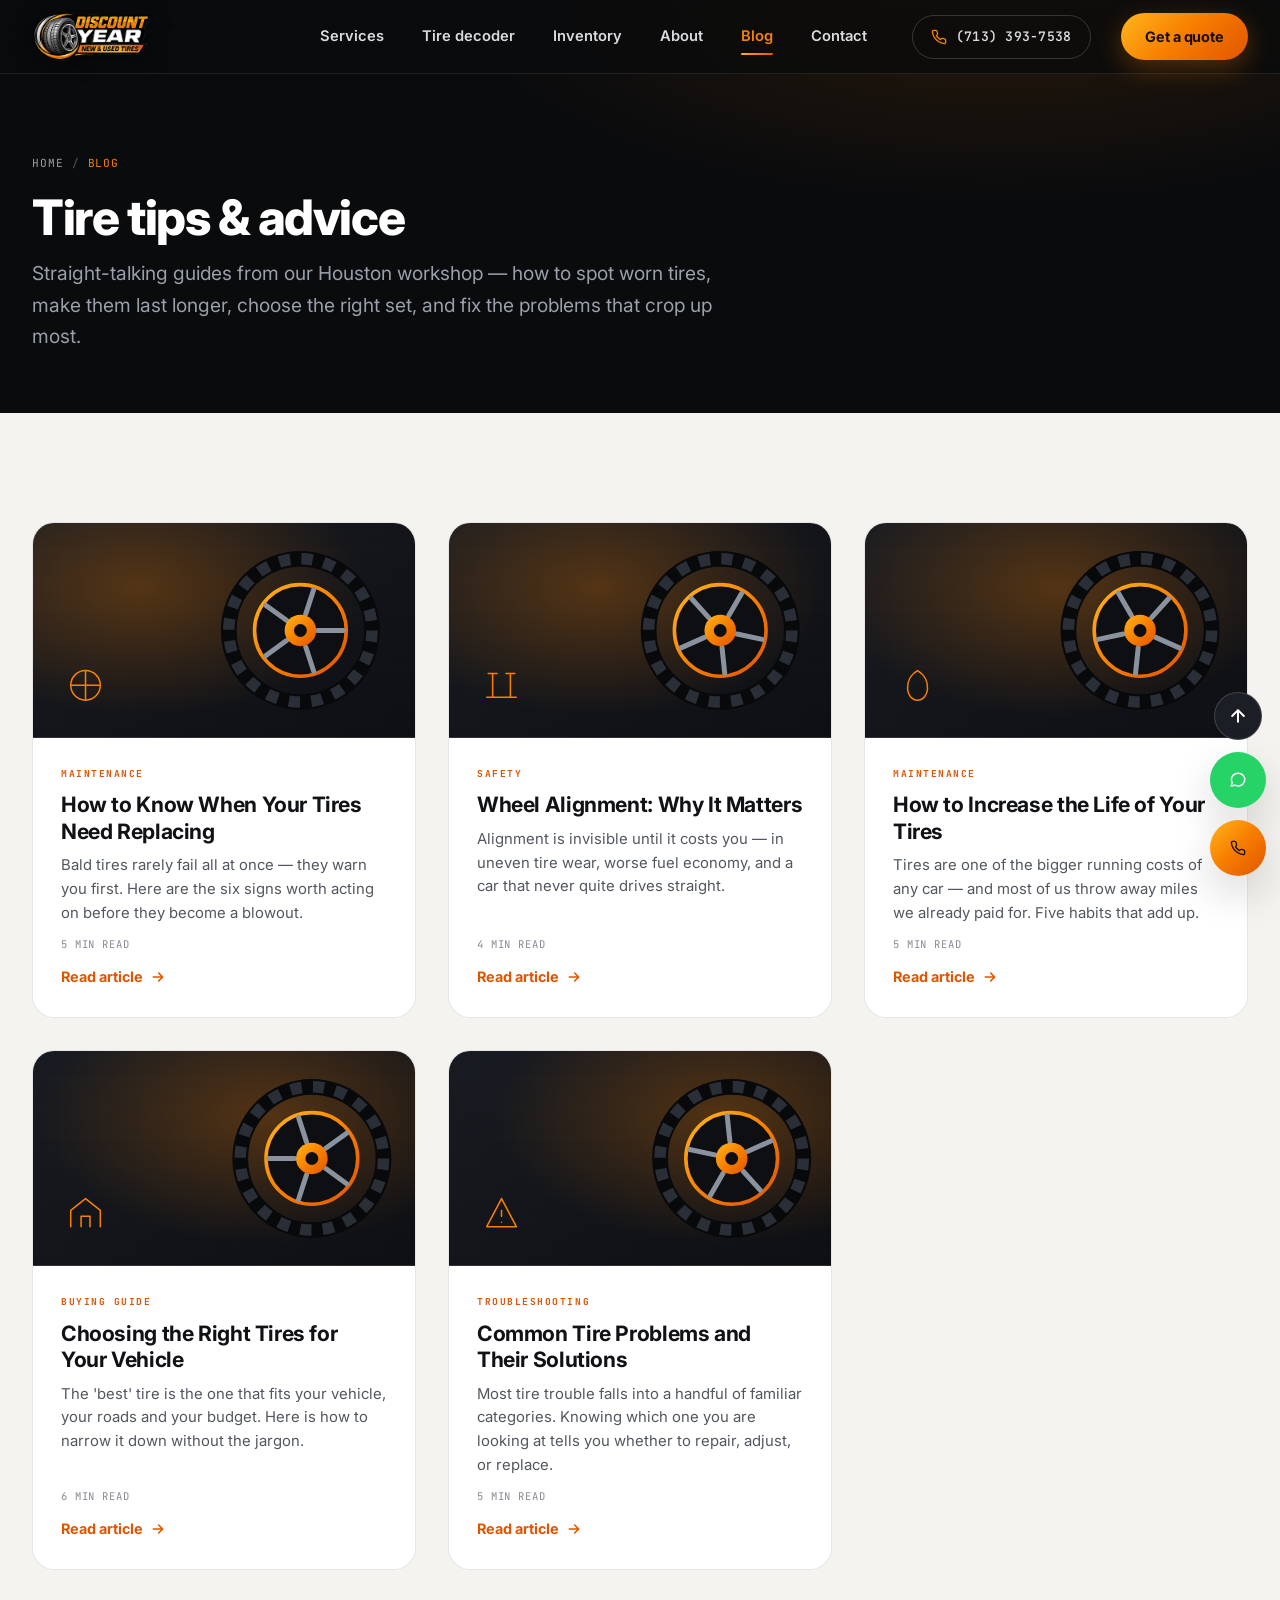
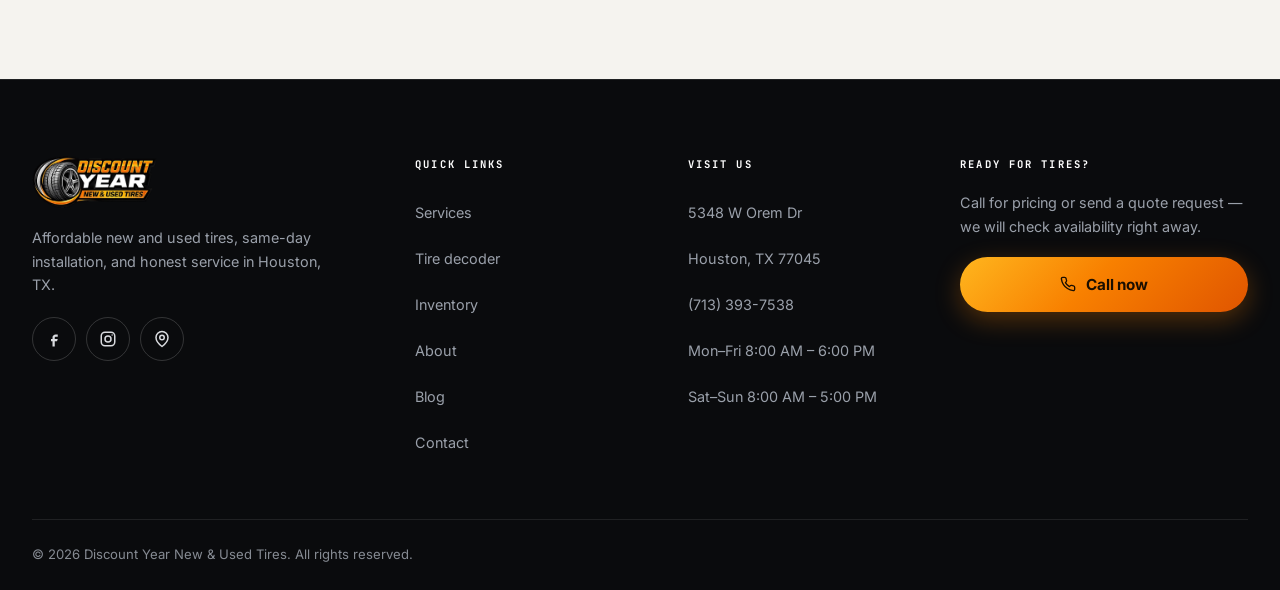
==== commit 8c5132a7: "Add files via upload" ====
--- a/blog/index.html
+++ b/blog/index.html
@@ -609,7 +609,6 @@
     </div>
     <div class="footer-bottom">
       <span>&copy; <span id="year"></span> Discount Year New &amp; Used Tires. All rights reserved.</span>
-      <span>Site built for local Houston search &mdash; update contact details before going live.</span>
     </div>
   </div>
 </footer>
